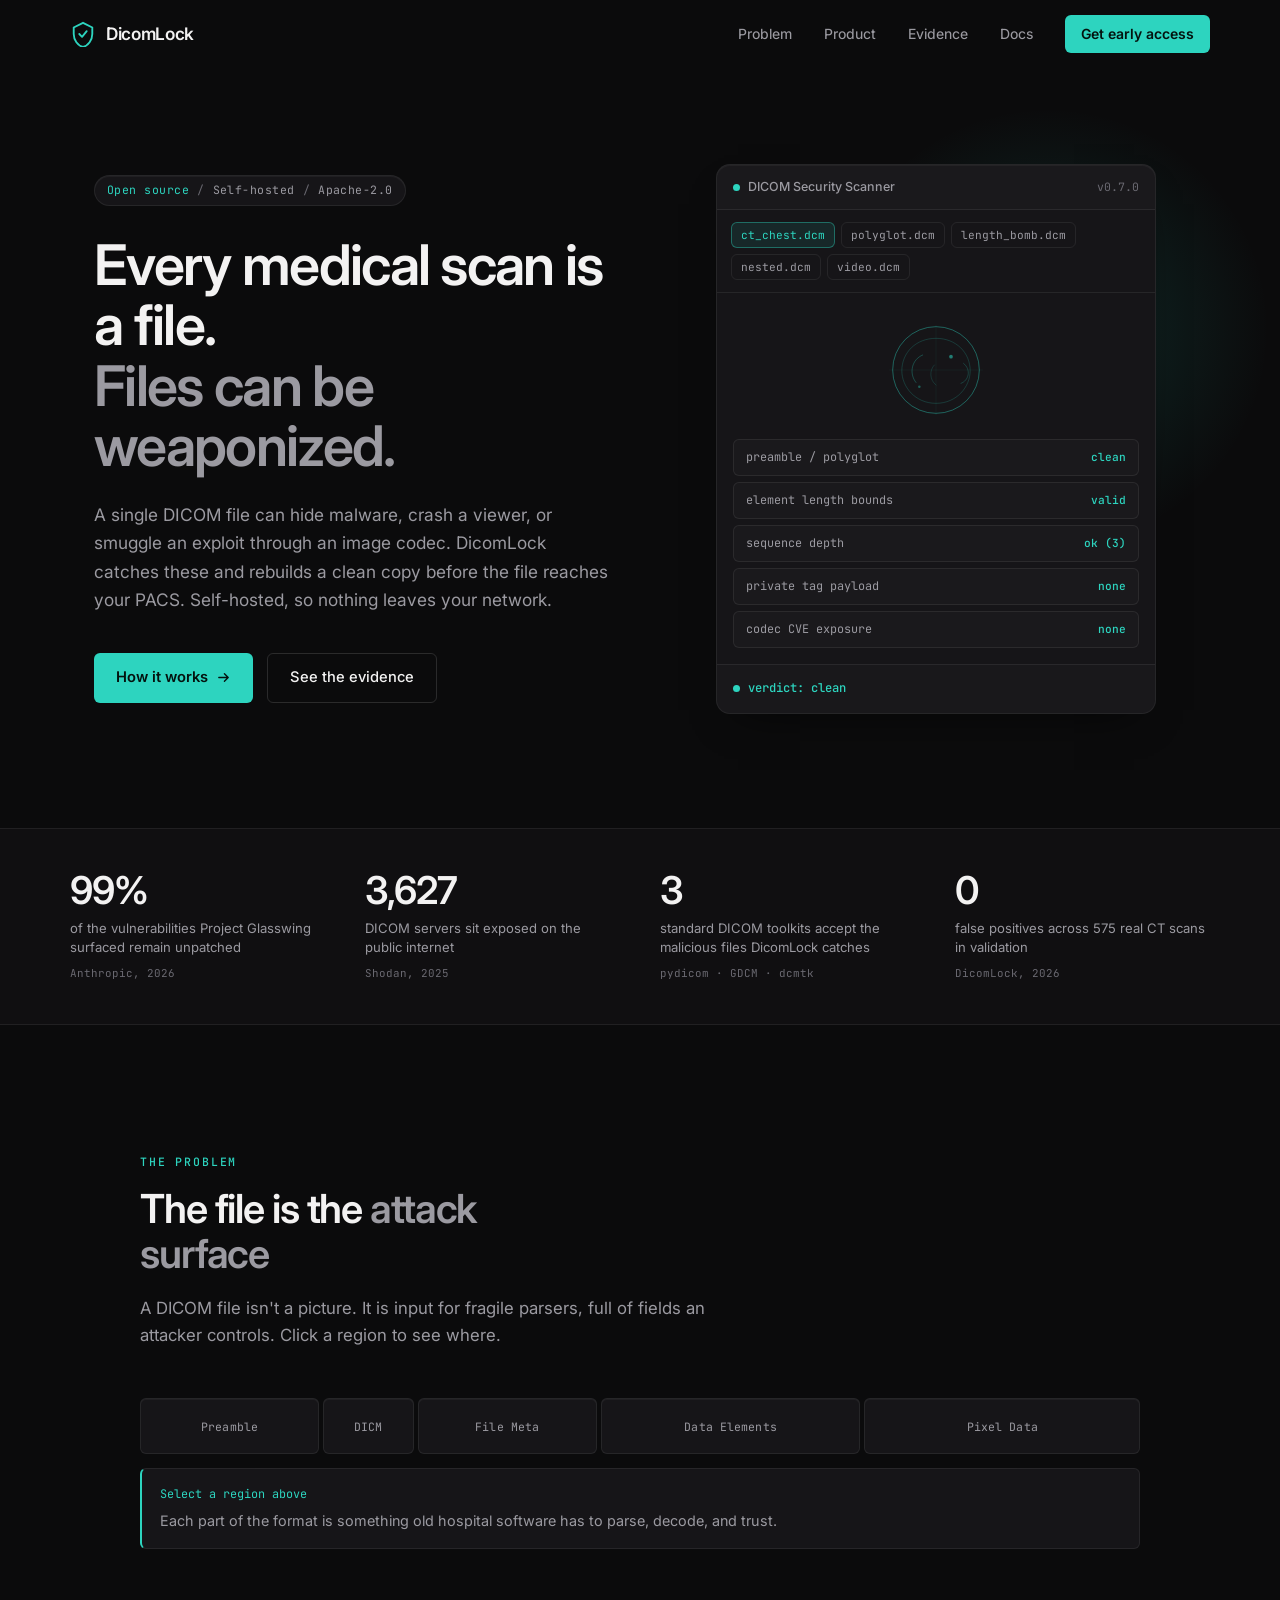
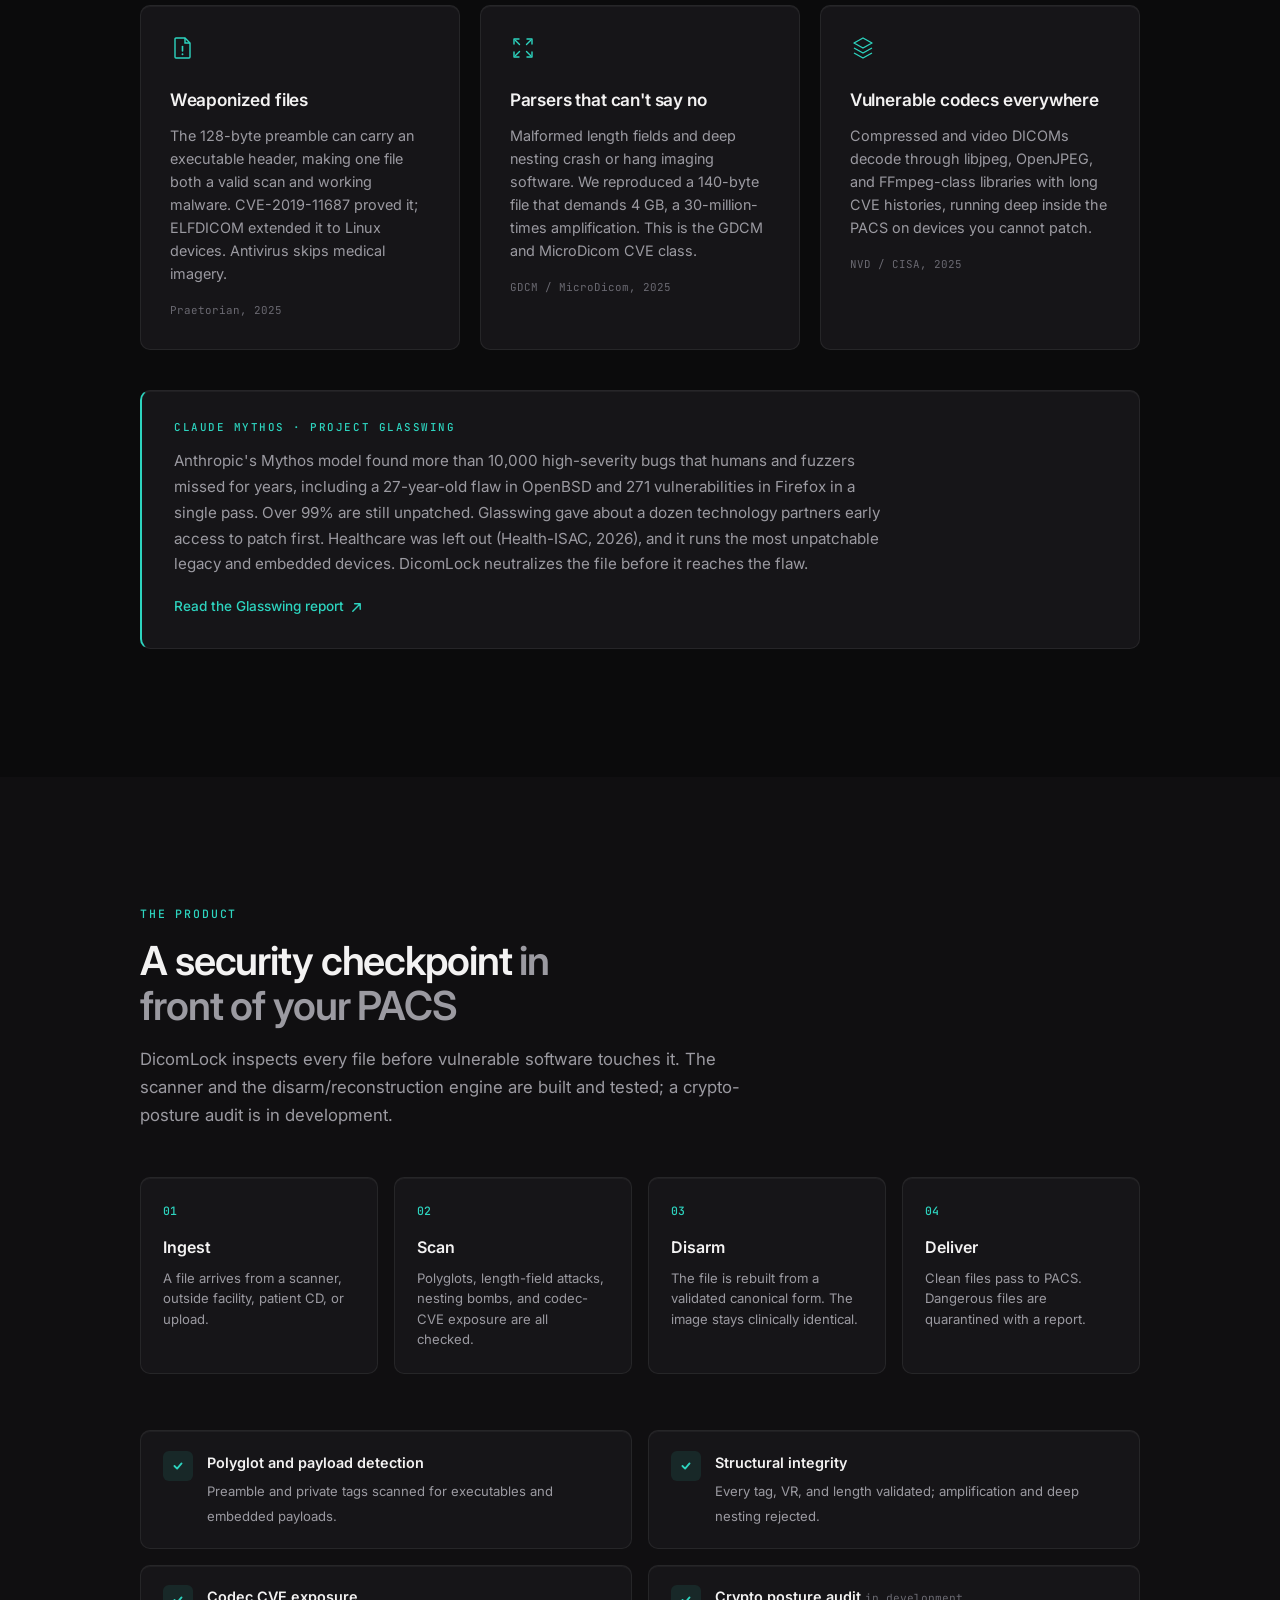
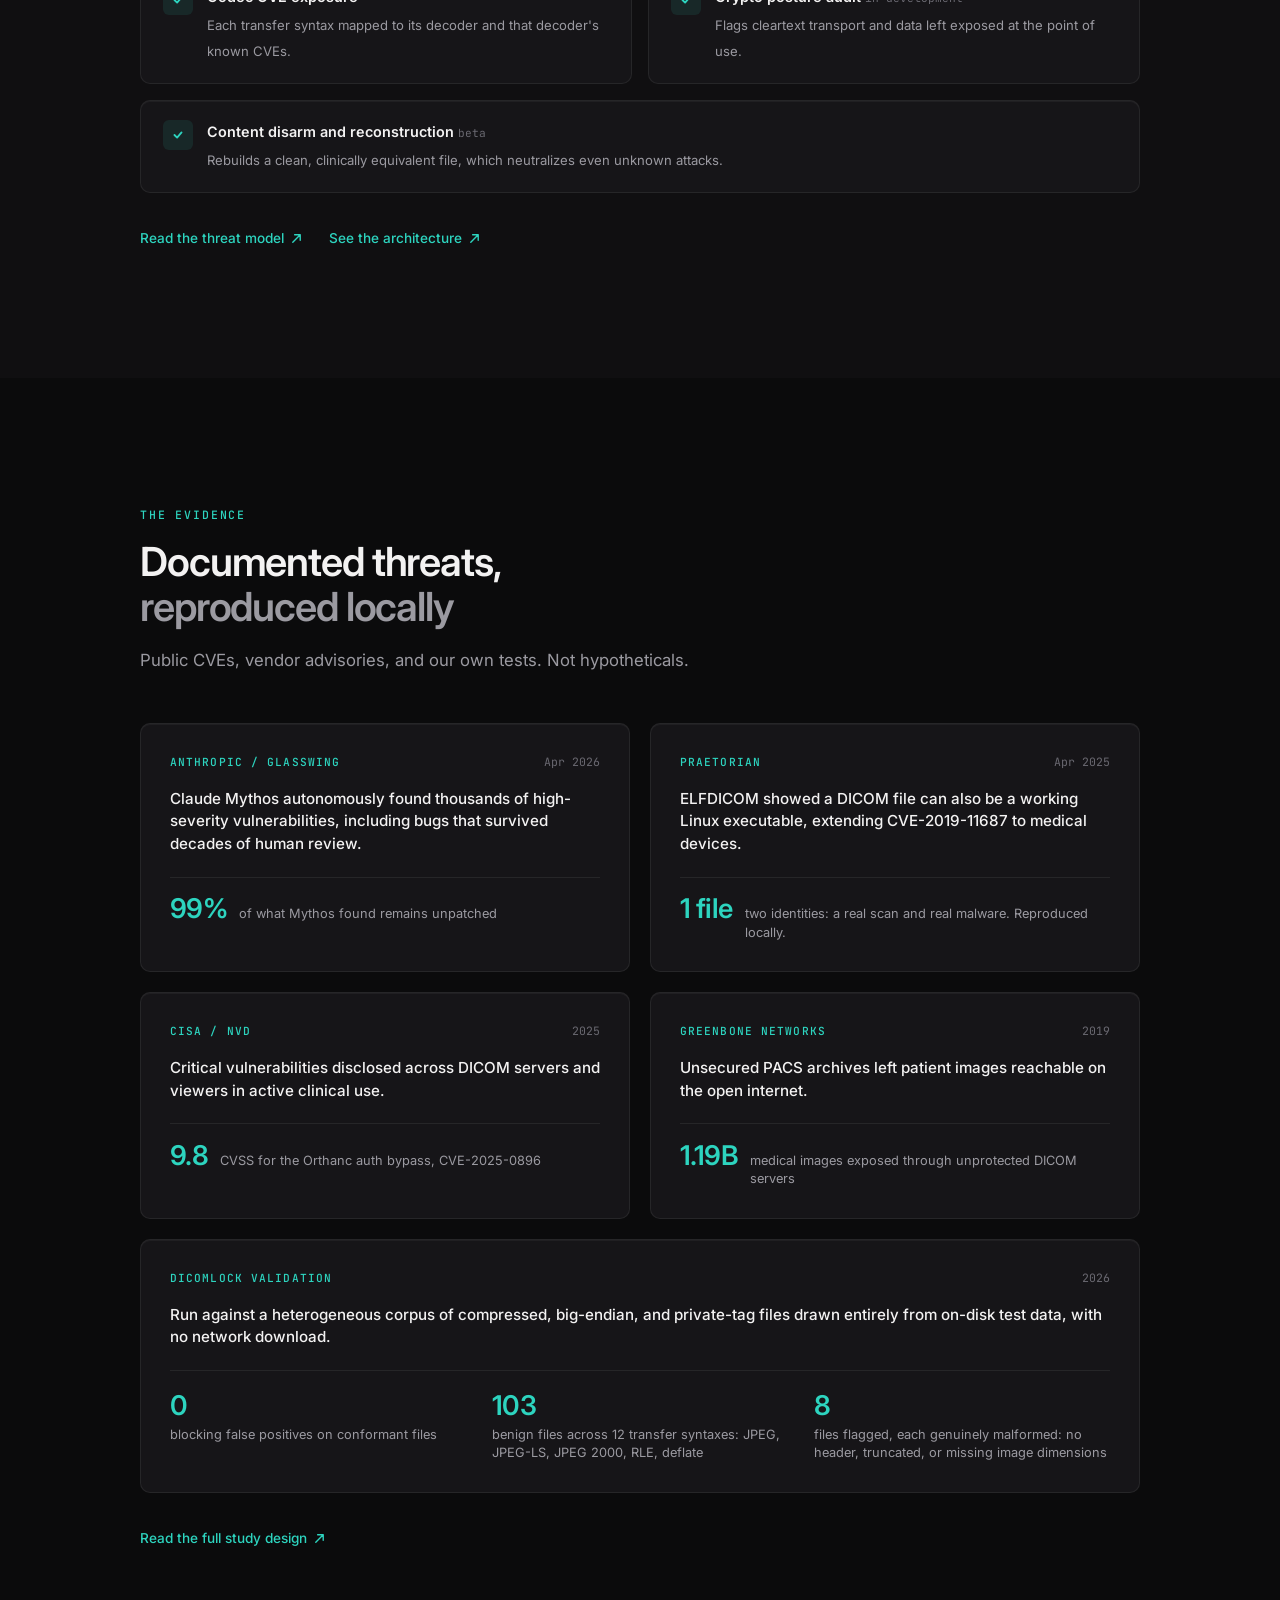
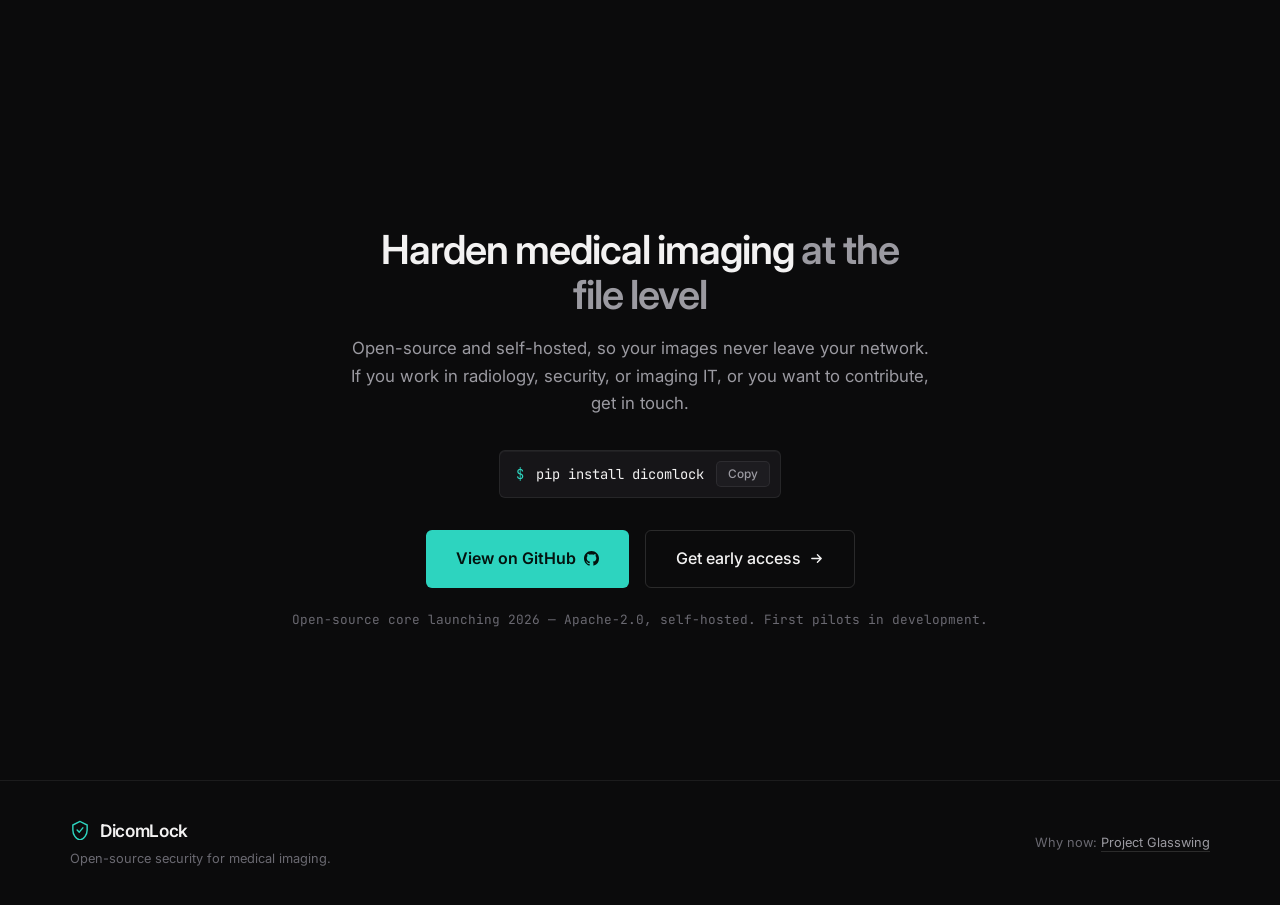
==== index.html @ 3bd73976 "Initial commit: DicomLock marketing site Co-Authored-By: Claude Opus 4.7 <noreply@anthropic.com>" ====
<!DOCTYPE html>
<html lang="en">
<head>
  <meta charset="UTF-8" />
  <meta name="viewport" content="width=device-width, initial-scale=1.0" />
  <title>DicomLock: Open-Source Security for Medical Imaging</title>
  <meta name="description" content="DicomLock scans DICOM medical image files for polyglot malware, parser exploits, and vulnerable codec attacks, then rebuilds a clean copy before they reach your PACS. Open-source and self-hosted." />
  <link rel="icon" href="favicon.svg" type="image/svg+xml" />
  <meta name="theme-color" content="#0b0b0c" />
  <link rel="canonical" href="https://dicomlock.com/" />
  <!-- Open Graph / social cards -->
  <meta property="og:type" content="website" />
  <meta property="og:site_name" content="DicomLock" />
  <meta property="og:title" content="DicomLock — Open-Source Security for Medical Imaging" />
  <meta property="og:description" content="Scan DICOM files for polyglot malware, parser exploits, and vulnerable codecs, then rebuild a clean copy before they reach your PACS. Open-source, self-hosted, Apache-2.0." />
  <meta property="og:url" content="https://dicomlock.com/" />
  <meta property="og:image" content="https://dicomlock.com/og-image.png" />
  <meta property="og:image:width" content="1200" />
  <meta property="og:image:height" content="630" />
  <meta property="og:image:alt" content="DicomLock — medical scans are files, and files can be weaponized." />
  <meta name="twitter:card" content="summary_large_image" />
  <meta name="twitter:title" content="DicomLock — Open-Source Security for Medical Imaging" />
  <meta name="twitter:description" content="Scan and disarm weaponized DICOM files before they reach your PACS. Open-source, self-hosted, Apache-2.0." />
  <meta name="twitter:image" content="https://dicomlock.com/og-image.png" />
  <link rel="preconnect" href="https://fonts.googleapis.com" />
  <link rel="preconnect" href="https://fonts.gstatic.com" crossorigin />
  <link href="https://fonts.googleapis.com/css2?family=Inter:wght@400;450;500;600;700&family=JetBrains+Mono:wght@400;500&display=swap" rel="stylesheet" />
  <link rel="stylesheet" href="style.css" />
</head>
<body>
  <!-- Navbar -->
  <nav class="navbar" id="navbar">
    <div class="nav-inner">
      <a href="#" class="logo">
        <div class="logo-icon">
          <svg width="26" height="26" viewBox="0 0 28 28" fill="none">
            <path d="M14 2L4 7v7c0 6.5 4.3 12.6 10 14 5.7-1.4 10-7.5 10-14V7L14 2z" stroke="#2dd4bf" stroke-width="2" fill="none"/>
            <path d="M10 14l3 3 5-6" stroke="#2dd4bf" stroke-width="2" stroke-linecap="round" stroke-linejoin="round"/>
          </svg>
        </div>
        <span class="logo-text">DicomLock</span>
      </a>
      <div class="nav-links" id="navLinks">
        <a href="#problem">Problem</a>
        <a href="#product">Product</a>
        <a href="#evidence">Evidence</a>
        <a href="https://github.com/vthakore23/dicomlock" target="_blank" rel="noopener">Docs</a>
        <a href="#contact" class="nav-cta">Get early access</a>
      </div>
      <button class="nav-toggle" id="navToggle" type="button" aria-label="Toggle menu" aria-expanded="false" aria-controls="navLinks">
        <svg class="icon-open" width="20" height="20" viewBox="0 0 20 20" fill="none"><path d="M3 6h14M3 10h14M3 14h14" stroke="currentColor" stroke-width="1.6" stroke-linecap="round"/></svg>
        <svg class="icon-close" width="20" height="20" viewBox="0 0 20 20" fill="none"><path d="M5 5l10 10M15 5L5 15" stroke="currentColor" stroke-width="1.6" stroke-linecap="round"/></svg>
      </button>
    </div>
  </nav>

  <!-- Hero -->
  <section class="hero">
    <div class="hero-glow" aria-hidden="true"></div>
    <div class="hero-content">
      <div class="eyebrow">
        <span class="accent">Open source</span>
        <span class="sep">/</span> Self-hosted
        <span class="sep">/</span> Apache-2.0
      </div>
      <h1>
        Every medical scan is a file.<br/>
        <span class="dim">Files can be weaponized.</span>
      </h1>
      <p class="hero-sub">
        A single DICOM file can hide malware, crash a viewer, or smuggle an exploit through an
        image codec. DicomLock catches these and rebuilds a clean copy before the file reaches
        your PACS. Self-hosted, so nothing leaves your network.
      </p>
      <div class="hero-actions">
        <a href="#product" class="btn-primary">
          How it works
          <svg width="15" height="15" viewBox="0 0 16 16" fill="none"><path d="M3 8h10m-4-4l4 4-4 4" stroke="currentColor" stroke-width="1.5" stroke-linecap="round" stroke-linejoin="round"/></svg>
        </a>
        <a href="#evidence" class="btn-secondary">See the evidence</a>
      </div>
    </div>

    <div class="hero-visual">
      <!-- Interactive scanner -->
      <div class="scanner" id="scanner">
        <div class="scanner-bar">
          <span class="scanner-title"><span class="scanner-dot"></span> DICOM Security Scanner</span>
          <span class="scanner-ver">v0.7.0</span>
        </div>
        <div class="scanner-files" id="scannerFiles">
          <button class="file-chip is-active" data-sample="clean" type="button">ct_chest.dcm</button>
          <button class="file-chip" data-sample="polyglot" type="button">polyglot.dcm</button>
          <button class="file-chip" data-sample="bomb" type="button">length_bomb.dcm</button>
          <button class="file-chip" data-sample="nested" type="button">nested.dcm</button>
          <button class="file-chip" data-sample="video" type="button">video.dcm</button>
        </div>
        <div class="scanner-stage" id="scanStage">
          <div class="scan-image">
            <svg viewBox="0 0 240 132" fill="none" aria-hidden="true">
              <circle cx="120" cy="66" r="52" stroke="currentColor" stroke-width="1.1" opacity="0.45"/>
              <line x1="120" y1="12" x2="120" y2="120" stroke="currentColor" stroke-width="0.6" opacity="0.12"/>
              <line x1="64" y1="66" x2="176" y2="66" stroke="currentColor" stroke-width="0.6" opacity="0.12"/>
              <path d="M120 28c24 0 41 17 41 39 0 19-16 39-41 39s-41-20-41-39c0-22 17-39 41-39z" stroke="currentColor" stroke-width="0.9" opacity="0.26"/>
              <path d="M104 48c-13 5-17 22-8 33" stroke="currentColor" stroke-width="1" opacity="0.34" stroke-linecap="round"/>
              <path d="M150 82c9-3 13-16 3-24" stroke="currentColor" stroke-width="1" opacity="0.28" stroke-linecap="round"/>
              <path d="M118 60c-6 6-6 18 2 24" stroke="currentColor" stroke-width="0.9" opacity="0.22" stroke-linecap="round"/>
              <circle cx="138" cy="50" r="2.2" fill="currentColor" opacity="0.55"/>
              <circle cx="100" cy="86" r="1.5" fill="currentColor" opacity="0.4"/>
            </svg>
            <div class="scan-line" id="scanLine"></div>
          </div>
          <div class="scanner-results" id="scannerResults"></div>
        </div>
        <div class="scanner-foot">
          <div class="verdict" id="verdict"></div>
          <button class="disarm-btn" id="disarmBtn" type="button" hidden>
            Disarm and rebuild
            <svg width="13" height="13" viewBox="0 0 14 14" fill="none"><path d="M7 1v12M1 7h12" stroke="currentColor" stroke-width="1.5" stroke-linecap="round"/></svg>
          </button>
        </div>
      </div>
    </div>
  </section>

  <!-- Stats Bar -->
  <section class="stats-bar">
    <div class="stats-inner">
      <div class="stat">
        <span class="stat-number">99%</span>
        <span class="stat-label">of the vulnerabilities Project Glasswing surfaced remain unpatched</span>
        <span class="stat-source">Anthropic, 2026</span>
      </div>
      <div class="stat">
        <span class="stat-number">3,627</span>
        <span class="stat-label">DICOM servers sit exposed on the public internet</span>
        <span class="stat-source">Shodan, 2025</span>
      </div>
      <div class="stat">
        <span class="stat-number">3</span>
        <span class="stat-label">standard DICOM toolkits accept the malicious files DicomLock catches</span>
        <span class="stat-source">pydicom · GDCM · dcmtk</span>
      </div>
      <div class="stat">
        <span class="stat-number">0</span>
        <span class="stat-label">false positives across 575 real CT scans in validation</span>
        <span class="stat-source">DicomLock, 2026</span>
      </div>
    </div>
  </section>

  <!-- Problem Section -->
  <section class="section" id="problem">
    <div class="section-inner">
      <div class="section-label">The Problem</div>
      <h2>The file is the <span class="dim">attack surface</span></h2>
      <p class="section-sub">A DICOM file isn't a picture. It is input for fragile parsers, full of fields an attacker controls. Click a region to see where.</p>

      <!-- Interactive byte-map -->
      <div class="anatomy">
        <div class="anatomy-bar" id="anatomyBar" role="tablist" aria-label="DICOM file layout">
          <button class="seg" id="seg-preamble" data-info="preamble" role="tab" aria-selected="false" aria-controls="anatomyCaption" tabindex="0" type="button" style="flex:1.1">Preamble</button>
          <button class="seg" id="seg-dicm" data-info="dicm" role="tab" aria-selected="false" aria-controls="anatomyCaption" tabindex="-1" type="button" style="flex:0.55">DICM</button>
          <button class="seg" id="seg-meta" data-info="meta" role="tab" aria-selected="false" aria-controls="anatomyCaption" tabindex="-1" type="button" style="flex:1.1">File Meta</button>
          <button class="seg" id="seg-elements" data-info="elements" role="tab" aria-selected="false" aria-controls="anatomyCaption" tabindex="-1" type="button" style="flex:1.6">Data Elements</button>
          <button class="seg" id="seg-pixel" data-info="pixel" role="tab" aria-selected="false" aria-controls="anatomyCaption" tabindex="-1" type="button" style="flex:1.7">Pixel Data</button>
        </div>
        <div class="anatomy-caption" id="anatomyCaption" role="tabpanel" tabindex="0" aria-live="polite">
          <span class="ac-title">Select a region above</span>
          <span class="ac-text">Each part of the format is something old hospital software has to parse, decode, and trust.</span>
        </div>
      </div>

      <div class="threat-grid">
        <div class="threat-card">
          <div class="threat-icon">
            <svg width="26" height="26" viewBox="0 0 26 26" fill="none">
              <path d="M6 3h9l5 5v14a1 1 0 0 1-1 1H6a1 1 0 0 1-1-1V4a1 1 0 0 1 1-1z" stroke="currentColor" stroke-width="1.4"/>
              <path d="M15 3v5h5" stroke="currentColor" stroke-width="1.4"/>
              <path d="M12.5 11.5v4.5" stroke="currentColor" stroke-width="1.6" stroke-linecap="round"/>
              <circle cx="12.5" cy="19.3" r="0.95" fill="currentColor"/>
            </svg>
          </div>
          <h3>Weaponized files</h3>
          <p>The 128-byte preamble can carry an executable header, making one file both a valid scan and working malware. CVE-2019-11687 proved it; ELFDICOM extended it to Linux devices. Antivirus skips medical imagery.</p>
          <div class="threat-source">Praetorian, 2025</div>
        </div>

        <div class="threat-card">
          <div class="threat-icon">
            <svg width="26" height="26" viewBox="0 0 26 26" fill="none">
              <path d="M4 9V4h5M22 9V4h-5M4 17v5h5M22 17v5h-5" stroke="currentColor" stroke-width="1.4" stroke-linecap="round" stroke-linejoin="round"/>
              <path d="M9.5 9.5l-4-4M16.5 9.5l4-4M9.5 16.5l-4 4M16.5 16.5l4 4" stroke="currentColor" stroke-width="1.4" stroke-linecap="round"/>
            </svg>
          </div>
          <h3>Parsers that can't say no</h3>
          <p>Malformed length fields and deep nesting crash or hang imaging software. We reproduced a 140-byte file that demands 4&nbsp;GB, a 30-million-times amplification. This is the GDCM and MicroDicom CVE class.</p>
          <div class="threat-source">GDCM / MicroDicom, 2025</div>
        </div>

        <div class="threat-card">
          <div class="threat-icon">
            <svg width="26" height="26" viewBox="0 0 26 26" fill="none">
              <path d="M13 3l9 5-9 5-9-5 9-5z" stroke="currentColor" stroke-width="1.4" stroke-linejoin="round"/>
              <path d="M4 13l9 5 9-5" stroke="currentColor" stroke-width="1.4" stroke-linejoin="round"/>
              <path d="M4 18l9 5 9-5" stroke="currentColor" stroke-width="1.4" stroke-linejoin="round"/>
            </svg>
          </div>
          <h3>Vulnerable codecs everywhere</h3>
          <p>Compressed and video DICOMs decode through libjpeg, OpenJPEG, and FFmpeg-class libraries with long CVE histories, running deep inside the PACS on devices you cannot patch.</p>
          <div class="threat-source">NVD / CISA, 2025</div>
        </div>
      </div>

      <div class="callout">
        <div class="callout-content">
          <div class="callout-badge">Claude Mythos · Project Glasswing</div>
          <p>Anthropic's Mythos model found more than 10,000 high-severity bugs that humans and fuzzers missed for years, including a 27-year-old flaw in OpenBSD and 271 vulnerabilities in Firefox in a single pass. Over 99% are still unpatched. Glasswing gave about a dozen technology partners early access to patch first. Healthcare was left out (Health-ISAC, 2026), and it runs the most unpatchable legacy and embedded devices. DicomLock neutralizes the file before it reaches the flaw.</p>
          <a href="https://www.anthropic.com/glasswing" target="_blank" rel="noopener" class="callout-link">
            Read the Glasswing report
            <svg width="13" height="13" viewBox="0 0 14 14" fill="none"><path d="M3 11L11 3M11 3H5M11 3v6" stroke="currentColor" stroke-width="1.5" stroke-linecap="round" stroke-linejoin="round"/></svg>
          </a>
        </div>
      </div>
    </div>
  </section>

  <!-- Product Section -->
  <section class="section section-dark" id="product">
    <div class="section-inner">
      <div class="section-label">The Product</div>
      <h2>A security checkpoint <span class="dim">in front of your PACS</span></h2>
      <p class="section-sub">DicomLock inspects every file before vulnerable software touches it. The scanner and the disarm/reconstruction engine are built and tested; a crypto-posture audit is in development.</p>

      <div class="pipeline">
        <div class="pipeline-step">
          <div class="step-number">01</div>
          <h4>Ingest</h4>
          <p>A file arrives from a scanner, outside facility, patient CD, or upload.</p>
        </div>
        <div class="pipeline-step">
          <div class="step-number">02</div>
          <h4>Scan</h4>
          <p>Polyglots, length-field attacks, nesting bombs, and codec-CVE exposure are all checked.</p>
        </div>
        <div class="pipeline-step">
          <div class="step-number">03</div>
          <h4>Disarm</h4>
          <p>The file is rebuilt from a validated canonical form. The image stays clinically identical.</p>
        </div>
        <div class="pipeline-step">
          <div class="step-number">04</div>
          <h4>Deliver</h4>
          <p>Clean files pass to PACS. Dangerous files are quarantined with a report.</p>
        </div>
      </div>

      <div class="checks-grid">
        <div class="check-item">
          <div class="check-icon">
            <svg width="16" height="16" viewBox="0 0 18 18" fill="none"><path d="M5 9l3 3 5-6" stroke="currentColor" stroke-width="2" stroke-linecap="round" stroke-linejoin="round"/></svg>
          </div>
          <div>
            <strong>Polyglot and payload detection</strong>
            <span>Preamble and private tags scanned for executables and embedded payloads.</span>
          </div>
        </div>
        <div class="check-item">
          <div class="check-icon">
            <svg width="16" height="16" viewBox="0 0 18 18" fill="none"><path d="M5 9l3 3 5-6" stroke="currentColor" stroke-width="2" stroke-linecap="round" stroke-linejoin="round"/></svg>
          </div>
          <div>
            <strong>Structural integrity</strong>
            <span>Every tag, VR, and length validated; amplification and deep nesting rejected.</span>
          </div>
        </div>
        <div class="check-item">
          <div class="check-icon">
            <svg width="16" height="16" viewBox="0 0 18 18" fill="none"><path d="M5 9l3 3 5-6" stroke="currentColor" stroke-width="2" stroke-linecap="round" stroke-linejoin="round"/></svg>
          </div>
          <div>
            <strong>Codec CVE exposure</strong>
            <span>Each transfer syntax mapped to its decoder and that decoder's known CVEs.</span>
          </div>
        </div>
        <div class="check-item">
          <div class="check-icon">
            <svg width="16" height="16" viewBox="0 0 18 18" fill="none"><path d="M5 9l3 3 5-6" stroke="currentColor" stroke-width="2" stroke-linecap="round" stroke-linejoin="round"/></svg>
          </div>
          <div>
            <strong>Crypto posture audit <span class="tag">in development</span></strong>
            <span>Flags cleartext transport and data left exposed at the point of use.</span>
          </div>
        </div>
        <div class="check-item check-wide">
          <div class="check-icon">
            <svg width="16" height="16" viewBox="0 0 18 18" fill="none"><path d="M5 9l3 3 5-6" stroke="currentColor" stroke-width="2" stroke-linecap="round" stroke-linejoin="round"/></svg>
          </div>
          <div>
            <strong>Content disarm and reconstruction <span class="tag">beta</span></strong>
            <span>Rebuilds a clean, clinically equivalent file, which neutralizes even unknown attacks.</span>
          </div>
        </div>
      </div>

      <div class="section-links">
        <a href="https://github.com/vthakore23/dicomlock/blob/main/THREAT_MODEL.md" target="_blank" rel="noopener" class="callout-link">
          Read the threat model
          <svg width="13" height="13" viewBox="0 0 14 14" fill="none"><path d="M3 11L11 3M11 3H5M11 3v6" stroke="currentColor" stroke-width="1.5" stroke-linecap="round" stroke-linejoin="round"/></svg>
        </a>
        <a href="https://github.com/vthakore23/dicomlock/blob/main/ARCHITECTURE.md" target="_blank" rel="noopener" class="callout-link">
          See the architecture
          <svg width="13" height="13" viewBox="0 0 14 14" fill="none"><path d="M3 11L11 3M11 3H5M11 3v6" stroke="currentColor" stroke-width="1.5" stroke-linecap="round" stroke-linejoin="round"/></svg>
        </a>
      </div>
    </div>
  </section>

  <!-- Evidence Section -->
  <section class="section" id="evidence">
    <div class="section-inner">
      <div class="section-label">The Evidence</div>
      <h2>Documented threats, <span class="dim">reproduced locally</span></h2>
      <p class="section-sub">Public CVEs, vendor advisories, and our own tests. Not hypotheticals.</p>

      <div class="evidence-grid">
        <div class="evidence-card">
          <div class="evidence-head">
            <span class="evidence-journal">Anthropic / Glasswing</span>
            <span class="evidence-date">Apr 2026</span>
          </div>
          <h4>Claude Mythos autonomously found thousands of high-severity vulnerabilities, including bugs that survived decades of human review.</h4>
          <div class="evidence-finding">
            <span class="finding-number">99%</span>
            <span class="finding-text">of what Mythos found remains unpatched</span>
          </div>
        </div>

        <div class="evidence-card">
          <div class="evidence-head">
            <span class="evidence-journal">Praetorian</span>
            <span class="evidence-date">Apr 2025</span>
          </div>
          <h4>ELFDICOM showed a DICOM file can also be a working Linux executable, extending CVE-2019-11687 to medical devices.</h4>
          <div class="evidence-finding">
            <span class="finding-number">1 file</span>
            <span class="finding-text">two identities: a real scan and real malware. Reproduced locally.</span>
          </div>
        </div>

        <div class="evidence-card">
          <div class="evidence-head">
            <span class="evidence-journal">CISA / NVD</span>
            <span class="evidence-date">2025</span>
          </div>
          <h4>Critical vulnerabilities disclosed across DICOM servers and viewers in active clinical use.</h4>
          <div class="evidence-finding">
            <span class="finding-number">9.8</span>
            <span class="finding-text">CVSS for the Orthanc auth bypass, CVE-2025-0896</span>
          </div>
        </div>

        <div class="evidence-card">
          <div class="evidence-head">
            <span class="evidence-journal">Greenbone Networks</span>
            <span class="evidence-date">2019</span>
          </div>
          <h4>Unsecured PACS archives left patient images reachable on the open internet.</h4>
          <div class="evidence-finding">
            <span class="finding-number">1.19B</span>
            <span class="finding-text">medical images exposed through unprotected DICOM servers</span>
          </div>
        </div>

        <div class="evidence-card evidence-wide">
          <div class="evidence-head">
            <span class="evidence-journal">DicomLock validation</span>
            <span class="evidence-date">2026</span>
          </div>
          <h4>Run against a heterogeneous corpus of compressed, big-endian, and private-tag files drawn entirely from on-disk test data, with no network download.</h4>
          <div class="validation-metrics">
            <div class="vm">
              <span class="vm-num">0</span>
              <span class="vm-text">blocking false positives on conformant files</span>
            </div>
            <div class="vm">
              <span class="vm-num">103</span>
              <span class="vm-text">benign files across 12 transfer syntaxes: JPEG, JPEG-LS, JPEG 2000, RLE, deflate</span>
            </div>
            <div class="vm">
              <span class="vm-num">8</span>
              <span class="vm-text">files flagged, each genuinely malformed: no header, truncated, or missing image dimensions</span>
            </div>
          </div>
        </div>
      </div>

      <div class="section-links">
        <a href="https://github.com/vthakore23/dicomlock/blob/main/STUDY_DESIGN.md" target="_blank" rel="noopener" class="callout-link">
          Read the full study design
          <svg width="13" height="13" viewBox="0 0 14 14" fill="none"><path d="M3 11L11 3M11 3H5M11 3v6" stroke="currentColor" stroke-width="1.5" stroke-linecap="round" stroke-linejoin="round"/></svg>
        </a>
      </div>
    </div>
  </section>

  <!-- CTA Section -->
  <section class="section section-cta" id="contact">
    <div class="section-inner">
      <h2>Harden medical imaging <span class="dim">at the file level</span></h2>
      <p class="section-sub">Open-source and self-hosted, so your images never leave your network. If you work in radiology, security, or imaging IT, or you want to contribute, get in touch.</p>

      <div class="install" id="install" data-copy="pip install dicomlock">
        <span class="install-prompt">$</span>
        <code class="install-cmd">pip install dicomlock</code>
        <button class="copy-btn" id="copyBtn" type="button" aria-label="Copy install command">Copy</button>
      </div>

      <div class="cta-actions">
        <a href="https://github.com/vthakore23/dicomlock" target="_blank" rel="noopener" class="btn-primary btn-large">
          View on GitHub
          <svg width="15" height="15" viewBox="0 0 16 16" fill="currentColor"><path d="M8 0C3.58 0 0 3.58 0 8c0 3.54 2.29 6.53 5.47 7.59.4.07.55-.17.55-.38 0-.19-.01-.82-.01-1.49-2.01.37-2.53-.49-2.69-.94-.09-.23-.48-.94-.82-1.13-.28-.15-.68-.52-.01-.53.63-.01 1.08.58 1.23.82.72 1.21 1.87.87 2.33.66.07-.52.28-.87.51-1.07-1.78-.2-3.64-.89-3.64-3.95 0-.87.31-1.59.82-2.15-.08-.2-.36-1.02.08-2.12 0 0 .67-.21 2.2.82.64-.18 1.32-.27 2-.27.68 0 1.36.09 2 .27 1.53-1.04 2.2-.82 2.2-.82.44 1.1.16 1.92.08 2.12.51.56.82 1.27.82 2.15 0 3.07-1.87 3.75-3.65 3.95.29.25.54.73.54 1.48 0 1.07-.01 1.93-.01 2.2 0 .21.15.46.55.38A8.013 8.013 0 0016 8c0-4.42-3.58-8-8-8z"/></svg>
        </a>
        <a href="mailto:hello@dicomlock.com" class="btn-secondary btn-large">
          Get early access
          <svg width="15" height="15" viewBox="0 0 16 16" fill="none"><path d="M3 8h10m-4-4l4 4-4 4" stroke="currentColor" stroke-width="1.5" stroke-linecap="round" stroke-linejoin="round"/></svg>
        </a>
      </div>
      <p class="cta-note">Open-source core launching 2026 — Apache-2.0, self-hosted. First pilots in development.</p>
    </div>
  </section>

  <!-- Footer -->
  <footer class="footer">
    <div class="footer-inner">
      <div class="footer-left">
        <a href="#" class="logo">
          <div class="logo-icon">
            <svg width="20" height="20" viewBox="0 0 28 28" fill="none">
              <path d="M14 2L4 7v7c0 6.5 4.3 12.6 10 14 5.7-1.4 10-7.5 10-14V7L14 2z" stroke="#2dd4bf" stroke-width="2" fill="none"/>
              <path d="M10 14l3 3 5-6" stroke="#2dd4bf" stroke-width="2" stroke-linecap="round" stroke-linejoin="round"/>
            </svg>
          </div>
          <span class="logo-text">DicomLock</span>
        </a>
        <p class="footer-tagline">Open-source security for medical imaging.</p>
      </div>
      <div class="footer-right">
        <p>Why now: <a href="https://www.anthropic.com/glasswing" target="_blank" rel="noopener">Project Glasswing</a></p>
      </div>
    </div>
  </footer>

  <script src="script.js"></script>
</body>
</html>
---- style.css ----
/* ============================================
   DicomLock - Design System
   ============================================ */

:root {
  /* Backgrounds: tiered, faintly warm near-black */
  --bg-base: #0b0b0c;
  --bg-subtle: #100f11;
  --bg-surface: #161518;
  --bg-elevated: #1d1c20;

  /* Lines */
  --border: rgba(255, 255, 255, 0.07);
  --border-strong: rgba(255, 255, 255, 0.13);
  --hairline: rgba(255, 255, 255, 0.045);

  /* Text */
  --text: #f3f2f2;
  --text-muted: #9b9aa1;
  --text-faint: #6a6971;

  /* One accent: teal-green. Also means "clean / safe / pass". */
  --accent: #2dd4bf;
  --accent-bright: #5eead4;
  --accent-deep: #14b8a6;
  --accent-contrast: #04130f;
  --accent-dim: rgba(45, 212, 191, 0.10);
  --accent-glow: rgba(45, 212, 191, 0.16);
  --focus: rgba(45, 212, 191, 0.42);

  /* Alert */
  --red: #f4727d;
  --red-dim: rgba(244, 114, 125, 0.12);
  --amber: #f0bb55;

  --font: 'Inter', -apple-system, BlinkMacSystemFont, 'Segoe UI', sans-serif;
  --mono: 'JetBrains Mono', ui-monospace, 'SF Mono', monospace;

  --maxw: 1140px;
  --radius-sm: 6px;
  --radius: 10px;
  --radius-lg: 14px;

  --shadow-card: inset 0 1px 0 var(--hairline);
  --shadow-lift: 0 18px 40px -22px rgba(0, 0, 0, 0.7), inset 0 1px 0 var(--hairline);

  --section-y: clamp(80px, 10vw, 130px);
}

*, *::before, *::after {
  margin: 0;
  padding: 0;
  box-sizing: border-box;
}

html {
  scroll-behavior: smooth;
  scroll-padding-top: 88px; /* keep anchored section headings clear of the fixed 69px navbar */
  font-size: 16px;
}

body {
  font-family: var(--font);
  background: var(--bg-base);
  color: var(--text);
  line-height: 1.6;
  overflow-x: hidden;
  -webkit-font-smoothing: antialiased;
  text-rendering: optimizeLegibility;
}

a { color: inherit; }

::selection {
  background: var(--accent-dim);
  color: var(--text);
}

:focus-visible {
  outline: 2px solid var(--focus);
  outline-offset: 2px;
  border-radius: 4px;
}

/* ============================================
   Navbar
   ============================================ */

.navbar {
  position: fixed;
  top: 0; left: 0; right: 0;
  z-index: 100;
  padding: 0 24px;
  transition: background 0.3s ease, border-color 0.3s ease;
  border-bottom: 1px solid transparent;
}

.navbar.scrolled {
  background: rgba(11, 11, 12, 0.78);
  backdrop-filter: blur(16px);
  -webkit-backdrop-filter: blur(16px);
  border-bottom: 1px solid var(--border);
}

.nav-inner {
  max-width: var(--maxw);
  margin: 0 auto;
  display: flex;
  align-items: center;
  justify-content: space-between;
  height: 68px;
  position: relative;
}

.logo {
  display: flex;
  align-items: center;
  gap: 10px;
  text-decoration: none;
  color: var(--text);
}

.logo-icon { display: flex; align-items: center; }

.logo-text {
  font-size: 1.08rem;
  font-weight: 600;
  letter-spacing: -0.02em;
}

.nav-links {
  display: flex;
  align-items: center;
  gap: 2rem;
}

.nav-links a {
  color: var(--text-muted);
  text-decoration: none;
  font-size: 0.875rem;
  font-weight: 450;
  transition: color 0.18s;
}

.nav-links a:hover { color: var(--text); }

.nav-cta {
  padding: 8px 16px !important;
  border-radius: var(--radius-sm);
  background: var(--accent);
  color: var(--accent-contrast) !important;
  font-weight: 600 !important;
  transition: background 0.18s !important;
}

.nav-cta:hover {
  background: var(--accent-bright);
  color: var(--accent-contrast) !important;
}

.nav-toggle {
  display: none;
  align-items: center;
  justify-content: center;
  width: 38px;
  height: 38px;
  background: transparent;
  border: 1px solid var(--border);
  border-radius: var(--radius-sm);
  color: var(--text);
  cursor: pointer;
  transition: border-color 0.18s, background 0.18s;
}

.nav-toggle:hover { border-color: var(--border-strong); background: var(--bg-surface); }
.nav-toggle svg { display: block; }
.nav-toggle .icon-close { display: none; }
.nav-toggle[aria-expanded="true"] .icon-open { display: none; }
.nav-toggle[aria-expanded="true"] .icon-close { display: block; }

/* ============================================
   Hero
   ============================================ */

.hero {
  min-height: 92vh;
  display: grid;
  grid-template-columns: 1.02fr 0.98fr;
  align-items: center;
  gap: 4.5rem;
  padding: 140px 24px 90px;
  max-width: var(--maxw);
  margin: 0 auto;
  position: relative;
}

.hero-glow {
  position: absolute;
  top: 12%;
  right: -6%;
  width: 460px;
  height: 460px;
  background: radial-gradient(circle, var(--accent-glow) 0%, transparent 68%);
  pointer-events: none;
  z-index: 0;
}

.hero-content { position: relative; z-index: 1; }

.eyebrow {
  display: inline-flex;
  align-items: center;
  gap: 8px;
  font-family: var(--mono);
  font-size: 0.72rem;
  letter-spacing: 0.04em;
  color: var(--text-muted);
  border: 1px solid var(--border);
  background: var(--bg-surface);
  padding: 5px 12px;
  border-radius: 100px;
  margin-bottom: 1.8rem;
  box-shadow: var(--shadow-card);
}

.eyebrow .sep { color: var(--text-faint); }
.eyebrow .accent { color: var(--accent); }

.hero h1 {
  font-size: clamp(2.4rem, 4.6vw, 3.5rem);
  font-weight: 600;
  line-height: 1.08;
  letter-spacing: -0.03em;
  margin-bottom: 1.5rem;
}

.hero h1 .dim { color: var(--text-muted); }

.hero-sub {
  font-size: 1.08rem;
  line-height: 1.65;
  color: var(--text-muted);
  max-width: 520px;
  margin-bottom: 2.4rem;
}

.hero-actions {
  display: flex;
  gap: 0.9rem;
  flex-wrap: wrap;
}

/* Buttons */

.btn-primary {
  display: inline-flex;
  align-items: center;
  gap: 8px;
  padding: 12px 22px;
  border-radius: var(--radius-sm);
  background: var(--accent);
  color: var(--accent-contrast);
  font-weight: 600;
  font-size: 0.92rem;
  text-decoration: none;
  transition: background 0.18s, transform 0.18s, box-shadow 0.18s;
  border: none;
  cursor: pointer;
}

.btn-primary:hover {
  background: var(--accent-bright);
  transform: translateY(-1px);
  box-shadow: 0 10px 28px -12px var(--accent-glow);
}

.btn-secondary {
  display: inline-flex;
  align-items: center;
  gap: 8px;
  padding: 12px 22px;
  border-radius: var(--radius-sm);
  background: transparent;
  color: var(--text);
  font-weight: 500;
  font-size: 0.92rem;
  text-decoration: none;
  border: 1px solid var(--border-strong);
  transition: background 0.18s, border-color 0.18s;
}

.btn-secondary:hover {
  background: var(--bg-surface);
  border-color: rgba(255, 255, 255, 0.22);
}

/* ============================================
   Hero Visual: Interactive Scanner
   ============================================ */

.hero-visual {
  position: relative;
  z-index: 1;
  display: flex;
  justify-content: center;
}

.scanner {
  width: 100%;
  max-width: 440px;
  background: var(--bg-surface);
  border: 1px solid var(--border);
  border-radius: var(--radius-lg);
  overflow: hidden;
  box-shadow: var(--shadow-lift);
}

.scanner-bar {
  display: flex;
  align-items: center;
  justify-content: space-between;
  padding: 12px 16px;
  border-bottom: 1px solid var(--border);
  background: rgba(255, 255, 255, 0.015);
}

.scanner-title {
  display: inline-flex;
  align-items: center;
  gap: 8px;
  font-size: 0.78rem;
  font-weight: 500;
  color: var(--text-muted);
}

.scanner-dot {
  width: 7px;
  height: 7px;
  border-radius: 50%;
  background: var(--accent);
  box-shadow: 0 0 0 0 var(--accent-glow);
}

.scanner.scanning .scanner-dot {
  animation: pulse-dot 1.1s infinite;
}

@keyframes pulse-dot {
  0%, 100% { box-shadow: 0 0 0 0 var(--accent-glow); }
  50% { box-shadow: 0 0 0 5px transparent; }
}

.scanner-ver {
  font-family: var(--mono);
  font-size: 0.72rem;
  color: var(--text-faint);
}

.scanner-files {
  display: flex;
  gap: 6px;
  padding: 12px 14px;
  border-bottom: 1px solid var(--border);
  flex-wrap: wrap;
}

.file-chip {
  font-family: var(--mono);
  font-size: 0.7rem;
  color: var(--text-muted);
  background: transparent;
  border: 1px solid var(--border);
  border-radius: var(--radius-sm);
  padding: 5px 9px;
  cursor: pointer;
  transition: border-color 0.15s, color 0.15s, background 0.15s;
}

.file-chip:hover { color: var(--text); border-color: var(--border-strong); }

.file-chip.is-active {
  color: var(--accent);
  border-color: rgba(45, 212, 191, 0.4);
  background: var(--accent-dim);
}

.scanner-stage { padding: 16px; }

.scan-image {
  position: relative;
  color: var(--accent);
  display: flex;
  justify-content: center;
  padding: 6px 0 14px;
  overflow: hidden;
}

.scan-image svg { width: 200px; height: auto; }

.scan-line {
  position: absolute;
  left: 8px; right: 8px;
  top: 0;
  height: 2px;
  background: linear-gradient(90deg, transparent, var(--accent), transparent);
  box-shadow: 0 0 14px 1px var(--accent-glow);
  opacity: 0;
}

.scanner.scanning .scan-line {
  animation: sweep 1.5s ease-in-out;
}

@keyframes sweep {
  0% { top: 0; opacity: 0; }
  10% { opacity: 1; }
  90% { opacity: 1; }
  100% { top: 100%; opacity: 0; }
}

.scanner-results {
  display: flex;
  flex-direction: column;
  gap: 6px;
  min-height: 168px;
}

.s-result {
  display: flex;
  align-items: center;
  justify-content: space-between;
  gap: 1rem;
  padding: 8px 12px;
  border-radius: var(--radius-sm);
  background: rgba(255, 255, 255, 0.02);
  border: 1px solid var(--border);
  opacity: 0;
  transform: translateX(-6px);
  transition: opacity 0.3s ease, transform 0.3s ease, border-color 0.3s ease;
}

.s-result.show { opacity: 1; transform: translateX(0); }

.s-result.is-fail { border-color: rgba(244, 114, 125, 0.32); }

.s-result.is-fixed { border-color: rgba(45, 212, 191, 0.32); }

.s-label {
  font-family: var(--mono);
  font-size: 0.74rem;
  color: var(--text-muted);
}

.s-status {
  font-family: var(--mono);
  font-size: 0.7rem;
  font-weight: 500;
  white-space: nowrap;
}

.s-status.pass { color: var(--accent); }
.s-status.fail { color: var(--red); }

.scanner-foot {
  display: flex;
  align-items: center;
  justify-content: space-between;
  gap: 12px;
  min-height: 30px;
  padding: 14px 16px;
  border-top: 1px solid var(--border);
  background: rgba(255, 255, 255, 0.012);
}

.verdict {
  font-family: var(--mono);
  font-size: 0.76rem;
  font-weight: 500;
  display: inline-flex;
  align-items: center;
  gap: 8px;
  opacity: 0;
  transition: opacity 0.3s ease;
}

.verdict.show { opacity: 1; }
.verdict.clean { color: var(--accent); }
.verdict.alert { color: var(--red); }

.verdict::before {
  content: "";
  width: 7px; height: 7px;
  border-radius: 50%;
  background: currentColor;
}

.disarm-btn {
  display: inline-flex;
  align-items: center;
  gap: 6px;
  font-size: 0.76rem;
  font-weight: 600;
  font-family: var(--font);
  color: var(--accent-contrast);
  background: var(--accent);
  border: none;
  border-radius: var(--radius-sm);
  padding: 7px 12px;
  cursor: pointer;
  transition: background 0.18s, opacity 0.18s;
}

.disarm-btn:hover { background: var(--accent-bright); }
.disarm-btn:disabled { opacity: 0.5; cursor: default; }
.disarm-btn[hidden] { display: none; }

/* ============================================
   Stats Bar
   ============================================ */

.stats-bar {
  border-top: 1px solid var(--border);
  border-bottom: 1px solid var(--border);
  background: var(--bg-subtle);
  padding: 2.6rem 24px;
}

.stats-inner {
  max-width: var(--maxw);
  margin: 0 auto;
  display: grid;
  grid-template-columns: repeat(4, 1fr);
  gap: 2.5rem;
}

.stat { display: flex; flex-direction: column; }

.stat-number {
  font-size: 2.4rem;
  font-weight: 600;
  letter-spacing: -0.03em;
  line-height: 1;
  color: var(--text);
}

.stat-label {
  font-size: 0.82rem;
  color: var(--text-muted);
  margin-top: 10px;
  line-height: 1.45;
}

.stat-source {
  font-size: 0.68rem;
  color: var(--text-faint);
  font-family: var(--mono);
  margin-top: 8px;
}

/* ============================================
   Sections
   ============================================ */

.section {
  padding: var(--section-y) 24px;
  position: relative;
}

.section-dark { background: var(--bg-subtle); }

.section-inner { max-width: 1000px; margin: 0 auto; }

.section-label {
  font-family: var(--mono);
  font-size: 0.72rem;
  font-weight: 500;
  color: var(--accent);
  text-transform: uppercase;
  letter-spacing: 0.16em;
  margin-bottom: 1rem;
}

.section h2 {
  font-size: clamp(1.9rem, 3.4vw, 2.5rem);
  font-weight: 600;
  letter-spacing: -0.028em;
  line-height: 1.12;
  margin-bottom: 1.1rem;
  max-width: 18ch;
}

.section h2 .dim { color: var(--text-muted); }

.section-sub {
  font-size: 1.05rem;
  color: var(--text-muted);
  line-height: 1.65;
  max-width: 620px;
  margin-bottom: 3rem;
}

/* Anatomy byte-map */

.anatomy { margin-bottom: 3.5rem; }

.anatomy-bar {
  display: flex;
  gap: 4px;
  height: 56px;
}

.seg {
  flex: 1;
  border: 1px solid var(--border);
  border-radius: var(--radius-sm);
  background: var(--bg-surface);
  color: var(--text-muted);
  font-family: var(--mono);
  font-size: 0.72rem;
  letter-spacing: 0.01em;
  cursor: pointer;
  transition: color 0.15s, border-color 0.15s, background 0.15s, transform 0.15s;
  box-shadow: var(--shadow-card);
}

.seg:hover {
  color: var(--text);
  border-color: var(--border-strong);
  transform: translateY(-2px);
}

.seg.is-active {
  color: var(--accent);
  border-color: rgba(45, 212, 191, 0.45);
  background: var(--accent-dim);
}

.anatomy-caption {
  margin-top: 14px;
  padding: 16px 18px;
  border: 1px solid var(--border);
  border-left: 2px solid var(--accent);
  border-radius: var(--radius-sm);
  background: var(--bg-surface);
  min-height: 78px;
}

.ac-title {
  display: block;
  font-family: var(--mono);
  font-size: 0.74rem;
  color: var(--accent);
  margin-bottom: 6px;
}

.ac-text {
  display: block;
  font-size: 0.9rem;
  color: var(--text-muted);
  line-height: 1.55;
  max-width: 72ch;
}

/* Threat Grid */

.threat-grid {
  display: grid;
  grid-template-columns: repeat(3, 1fr);
  gap: 1.25rem;
  margin-bottom: 2.5rem;
}

.threat-card {
  padding: 1.8rem;
  border-radius: var(--radius);
  background: var(--bg-surface);
  border: 1px solid var(--border);
  box-shadow: var(--shadow-card);
  transition: border-color 0.2s ease, transform 0.2s ease, box-shadow 0.2s ease;
}

.threat-card:hover {
  border-color: var(--border-strong);
  transform: translateY(-3px);
  box-shadow: var(--shadow-lift);
}

.threat-icon { color: var(--accent); margin-bottom: 1.1rem; }

.threat-card h3 {
  font-size: 1.08rem;
  font-weight: 600;
  margin-bottom: 0.6rem;
  letter-spacing: -0.01em;
}

.threat-card p {
  font-size: 0.9rem;
  color: var(--text-muted);
  line-height: 1.6;
}

.threat-source {
  font-family: var(--mono);
  font-size: 0.68rem;
  color: var(--text-faint);
  margin-top: 1.1rem;
}

/* Callout */

.callout {
  border-radius: var(--radius);
  background: var(--bg-surface);
  border: 1px solid var(--border);
  border-left: 2px solid var(--accent);
  box-shadow: var(--shadow-card);
  padding: 1.8rem 2rem;
  margin-top: 2rem;
}

.callout-badge {
  font-family: var(--mono);
  font-size: 0.68rem;
  font-weight: 500;
  color: var(--accent);
  text-transform: uppercase;
  letter-spacing: 0.14em;
  margin-bottom: 0.7rem;
}

.callout p {
  font-size: 0.95rem;
  color: var(--text-muted);
  line-height: 1.7;
  margin-bottom: 1rem;
  max-width: 72ch;
}

.callout-link {
  display: inline-flex;
  align-items: center;
  gap: 6px;
  color: var(--accent);
  text-decoration: none;
  font-size: 0.85rem;
  font-weight: 500;
  transition: gap 0.18s;
}

.callout-link:hover { gap: 10px; }

/* Doc links row */

.section-links {
  display: flex;
  flex-wrap: wrap;
  gap: 1.6rem;
  margin-top: 2.2rem;
}

/* Pipeline */

.pipeline {
  display: grid;
  grid-template-columns: repeat(4, 1fr);
  gap: 1rem;
  margin-bottom: 3.5rem;
}

.pipeline-step {
  padding: 1.5rem 1.4rem;
  border-radius: var(--radius);
  background: var(--bg-surface);
  border: 1px solid var(--border);
  box-shadow: var(--shadow-card);
}

.step-number {
  font-family: var(--mono);
  font-size: 0.72rem;
  font-weight: 500;
  color: var(--accent);
  margin-bottom: 0.9rem;
}

.pipeline-step h4 { font-size: 1rem; font-weight: 600; margin-bottom: 0.45rem; }

.pipeline-step p { font-size: 0.82rem; color: var(--text-muted); line-height: 1.55; }

/* Checks Grid */

.checks-grid {
  display: grid;
  grid-template-columns: repeat(2, 1fr);
  gap: 1rem;
}

.check-item {
  display: flex;
  align-items: flex-start;
  gap: 14px;
  padding: 1.2rem 1.4rem;
  border-radius: var(--radius);
  background: var(--bg-surface);
  border: 1px solid var(--border);
  box-shadow: var(--shadow-card);
  transition: border-color 0.2s;
}

.check-item:hover { border-color: var(--border-strong); }
.check-wide { grid-column: 1 / -1; }

.check-icon {
  width: 30px;
  height: 30px;
  border-radius: var(--radius-sm);
  display: flex;
  align-items: center;
  justify-content: center;
  flex-shrink: 0;
  color: var(--accent);
  background: var(--accent-dim);
}

.check-item strong { display: block; font-size: 0.9rem; font-weight: 600; margin-bottom: 4px; }
.check-item span { font-size: 0.82rem; color: var(--text-muted); line-height: 1.5; }

.check-item .tag {
  color: var(--text-faint);
  font-family: var(--mono);
  font-size: 0.7rem;
  font-style: normal;
  font-weight: 400;
}

/* Evidence Grid */

.evidence-grid {
  display: grid;
  grid-template-columns: repeat(2, 1fr);
  gap: 1.25rem;
}

.evidence-card {
  padding: 1.8rem;
  border-radius: var(--radius);
  background: var(--bg-surface);
  border: 1px solid var(--border);
  box-shadow: var(--shadow-card);
  transition: border-color 0.2s ease, transform 0.2s ease;
}

.evidence-card:hover { border-color: var(--border-strong); transform: translateY(-2px); }

.evidence-head {
  display: flex;
  align-items: baseline;
  justify-content: space-between;
  gap: 1rem;
  margin-bottom: 1rem;
}

.evidence-journal {
  font-family: var(--mono);
  font-size: 0.7rem;
  font-weight: 500;
  color: var(--accent);
  text-transform: uppercase;
  letter-spacing: 0.1em;
}

.evidence-date {
  font-size: 0.72rem;
  color: var(--text-faint);
  font-family: var(--mono);
  white-space: nowrap;
}

.evidence-card h4 {
  font-size: 0.95rem;
  font-weight: 500;
  line-height: 1.5;
  margin-bottom: 1.3rem;
  color: var(--text);
}

.evidence-finding {
  display: flex;
  align-items: baseline;
  gap: 12px;
  padding-top: 1.1rem;
  border-top: 1px solid var(--border);
}

.finding-number {
  font-size: 1.7rem;
  font-weight: 600;
  color: var(--accent);
  line-height: 1;
  letter-spacing: -0.02em;
  white-space: nowrap;
}

.finding-text { font-size: 0.8rem; color: var(--text-muted); line-height: 1.45; }

.evidence-wide { grid-column: 1 / -1; }

.validation-metrics {
  display: grid;
  grid-template-columns: repeat(3, 1fr);
  gap: 1.6rem;
  padding-top: 1.3rem;
  border-top: 1px solid var(--border);
}

.vm { display: flex; flex-direction: column; gap: 7px; }

.vm-num {
  font-size: 1.7rem;
  font-weight: 600;
  color: var(--accent);
  line-height: 1;
  letter-spacing: -0.02em;
}

.vm-text { font-size: 0.8rem; color: var(--text-muted); line-height: 1.45; }

/* CTA Section */

.section-cta { text-align: center; padding: clamp(100px, 12vw, 150px) 24px; }

.section-cta h2 { margin-left: auto; margin-right: auto; max-width: 20ch; }
.section-cta .section-sub { margin: 0 auto 2rem; max-width: 580px; }

.install {
  display: inline-flex;
  align-items: center;
  gap: 12px;
  margin: 0 auto 2rem;
  padding: 10px 10px 10px 16px;
  border: 1px solid var(--border);
  border-radius: var(--radius-sm);
  background: var(--bg-surface);
  box-shadow: var(--shadow-card);
}

.install-prompt { font-family: var(--mono); color: var(--accent); font-size: 0.86rem; }
.install-cmd { font-family: var(--mono); color: var(--text); font-size: 0.86rem; }

.copy-btn {
  font-family: var(--font);
  font-size: 0.74rem;
  font-weight: 500;
  color: var(--text-muted);
  background: var(--bg-elevated);
  border: 1px solid var(--border);
  border-radius: 5px;
  padding: 5px 11px;
  cursor: pointer;
  transition: color 0.15s, border-color 0.15s;
}

.copy-btn:hover { color: var(--text); border-color: var(--border-strong); }
.copy-btn.copied { color: var(--accent); border-color: rgba(45, 212, 191, 0.4); }

.cta-actions { display: flex; justify-content: center; gap: 1rem; }
.btn-large { padding: 15px 30px; font-size: 1rem; }

.cta-note {
  font-size: 0.8rem;
  color: var(--text-faint);
  margin-top: 1.4rem;
  font-family: var(--mono);
}

/* Footer */

.footer { border-top: 1px solid var(--border); padding: 2.2rem 24px; }

.footer-inner {
  max-width: var(--maxw);
  margin: 0 auto;
  display: flex;
  align-items: center;
  justify-content: space-between;
  gap: 1.5rem;
}

.footer-tagline { font-size: 0.8rem; color: var(--text-faint); margin-top: 5px; }
.footer-right p { font-size: 0.8rem; color: var(--text-faint); }

.footer-right a {
  color: var(--text-muted);
  text-decoration: none;
  border-bottom: 1px solid var(--border-strong);
  padding-bottom: 1px;
  transition: color 0.18s;
}

.footer-right a:hover { color: var(--accent); }

/* ============================================
   Responsive
   ============================================ */

@media (max-width: 980px) {
  .hero {
    grid-template-columns: 1fr;
    padding-top: 120px;
    gap: 3rem;
    min-height: auto;
  }
  .hero-visual { justify-content: flex-start; }
  .scanner { max-width: 480px; }
  .hero-glow { display: none; }

  .stats-inner { grid-template-columns: repeat(2, 1fr); gap: 2rem; }
  .threat-grid { grid-template-columns: 1fr; }
  .pipeline { grid-template-columns: repeat(2, 1fr); }
  .checks-grid { grid-template-columns: 1fr; }
  .check-wide { grid-column: auto; }
  .evidence-grid { grid-template-columns: 1fr; }
}

@media (max-width: 600px) {
  .nav-toggle { display: inline-flex; }
  .nav-links {
    position: absolute;
    top: calc(100% + 8px);
    right: 0;
    flex-direction: column;
    align-items: stretch;
    gap: 4px;
    min-width: 210px;
    padding: 10px;
    background: rgba(11, 11, 12, 0.97);
    backdrop-filter: blur(16px);
    -webkit-backdrop-filter: blur(16px);
    border: 1px solid var(--border);
    border-radius: var(--radius);
    box-shadow: var(--shadow-lift);
    opacity: 0;
    transform: translateY(-6px);
    pointer-events: none;
    transition: opacity 0.18s ease, transform 0.18s ease;
  }
  .nav-links.open { opacity: 1; transform: translateY(0); pointer-events: auto; }
  .nav-links a { padding: 10px 12px; border-radius: var(--radius-sm); font-size: 0.92rem; }
  .nav-links a:not(.nav-cta):hover { background: var(--bg-surface); color: var(--text); }
  .nav-cta { text-align: center; }

  .stats-inner { grid-template-columns: 1fr; gap: 1.8rem; }
  .pipeline { grid-template-columns: 1fr; }
  .hero-actions { flex-direction: column; align-items: stretch; }
  .hero-actions a { justify-content: center; }
  .anatomy-bar { height: 48px; }
  .seg { font-size: 0.64rem; padding: 0 2px; }
  .install { width: 100%; }
  .install-cmd { flex: 1; }
  .validation-metrics { grid-template-columns: 1fr; gap: 1.2rem; }
}

/* ============================================
   Scroll Animations
   ============================================ */

.fade-in {
  opacity: 0;
  transform: translateY(14px);
  transition: opacity 0.55s ease, transform 0.55s ease;
}

.fade-in.visible { opacity: 1; transform: translateY(0); }

@media (prefers-reduced-motion: reduce) {
  *, *::before, *::after {
    animation-duration: 0.01ms !important;
    animation-iteration-count: 1 !important;
    transition-duration: 0.01ms !important;
    scroll-behavior: auto !important;
  }
  .fade-in { opacity: 1; transform: none; }
  .s-result { opacity: 1; transform: none; }
  .verdict { opacity: 1; }
}
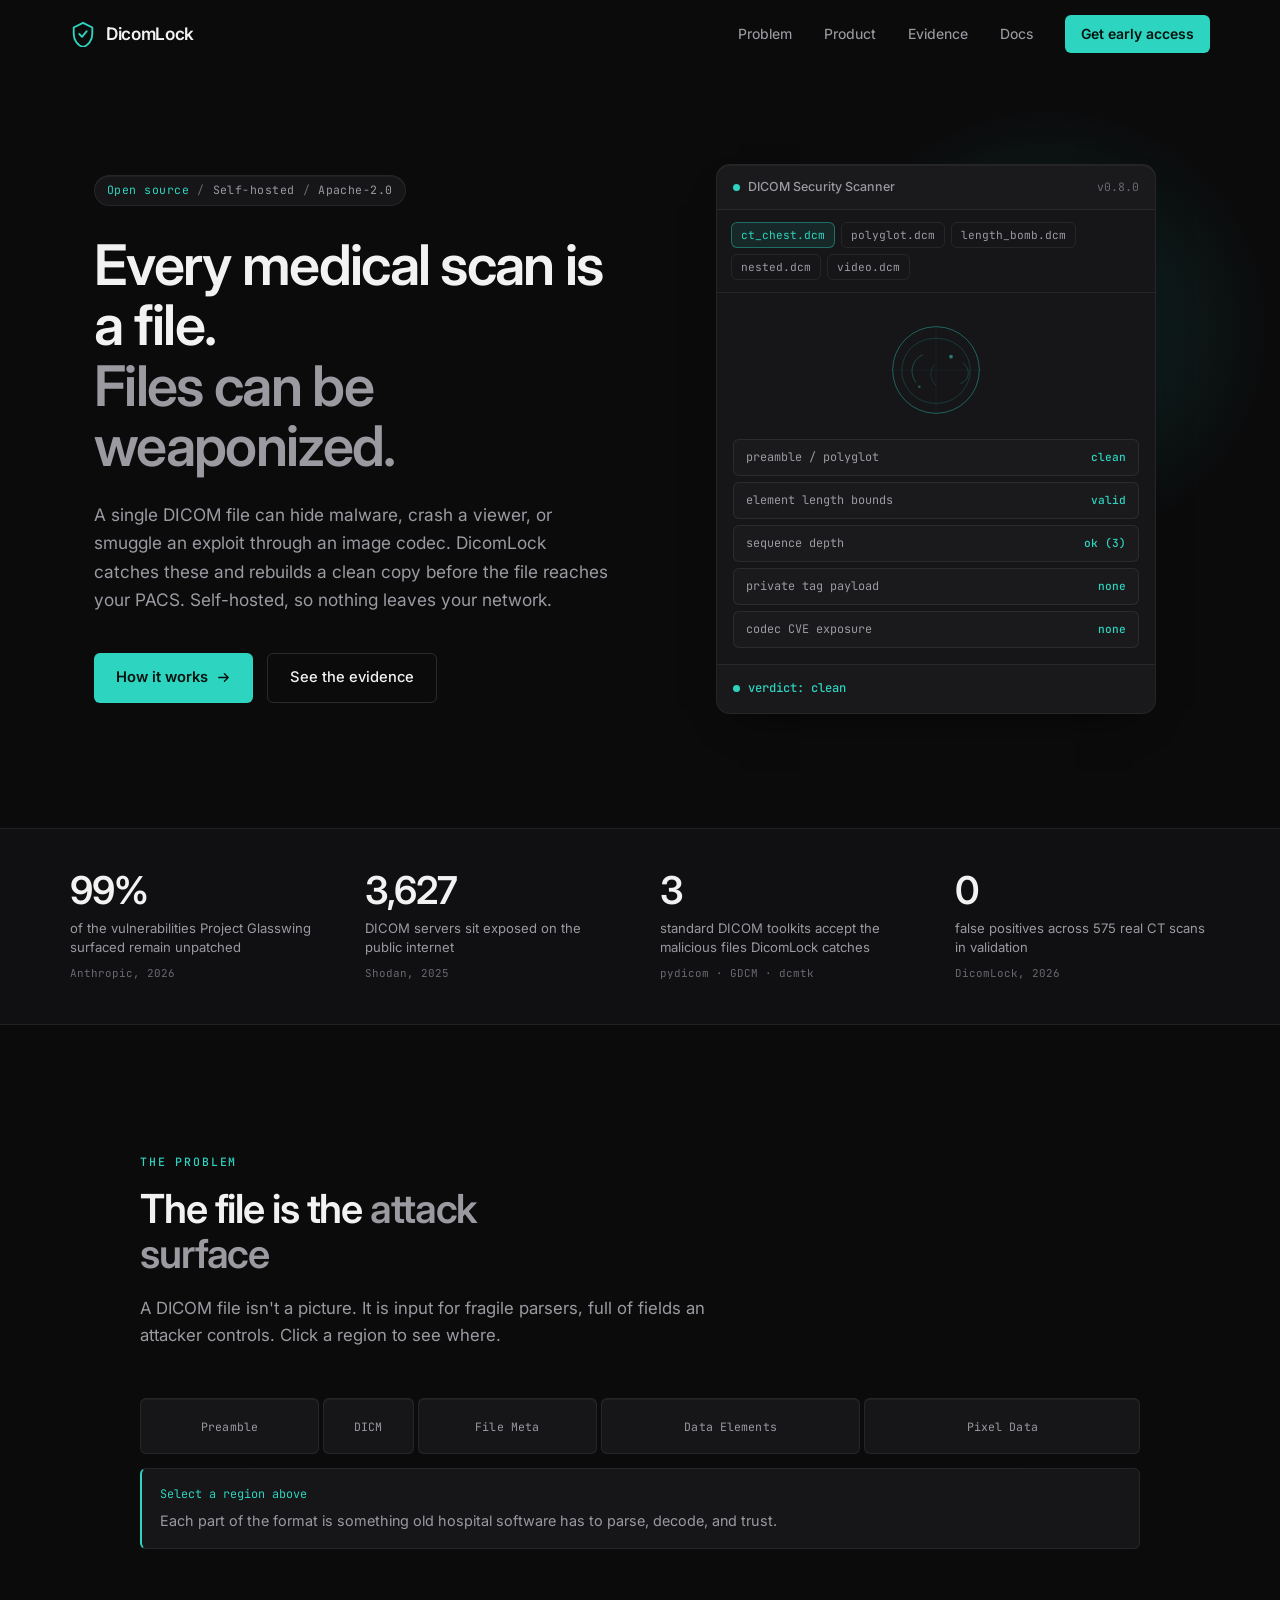
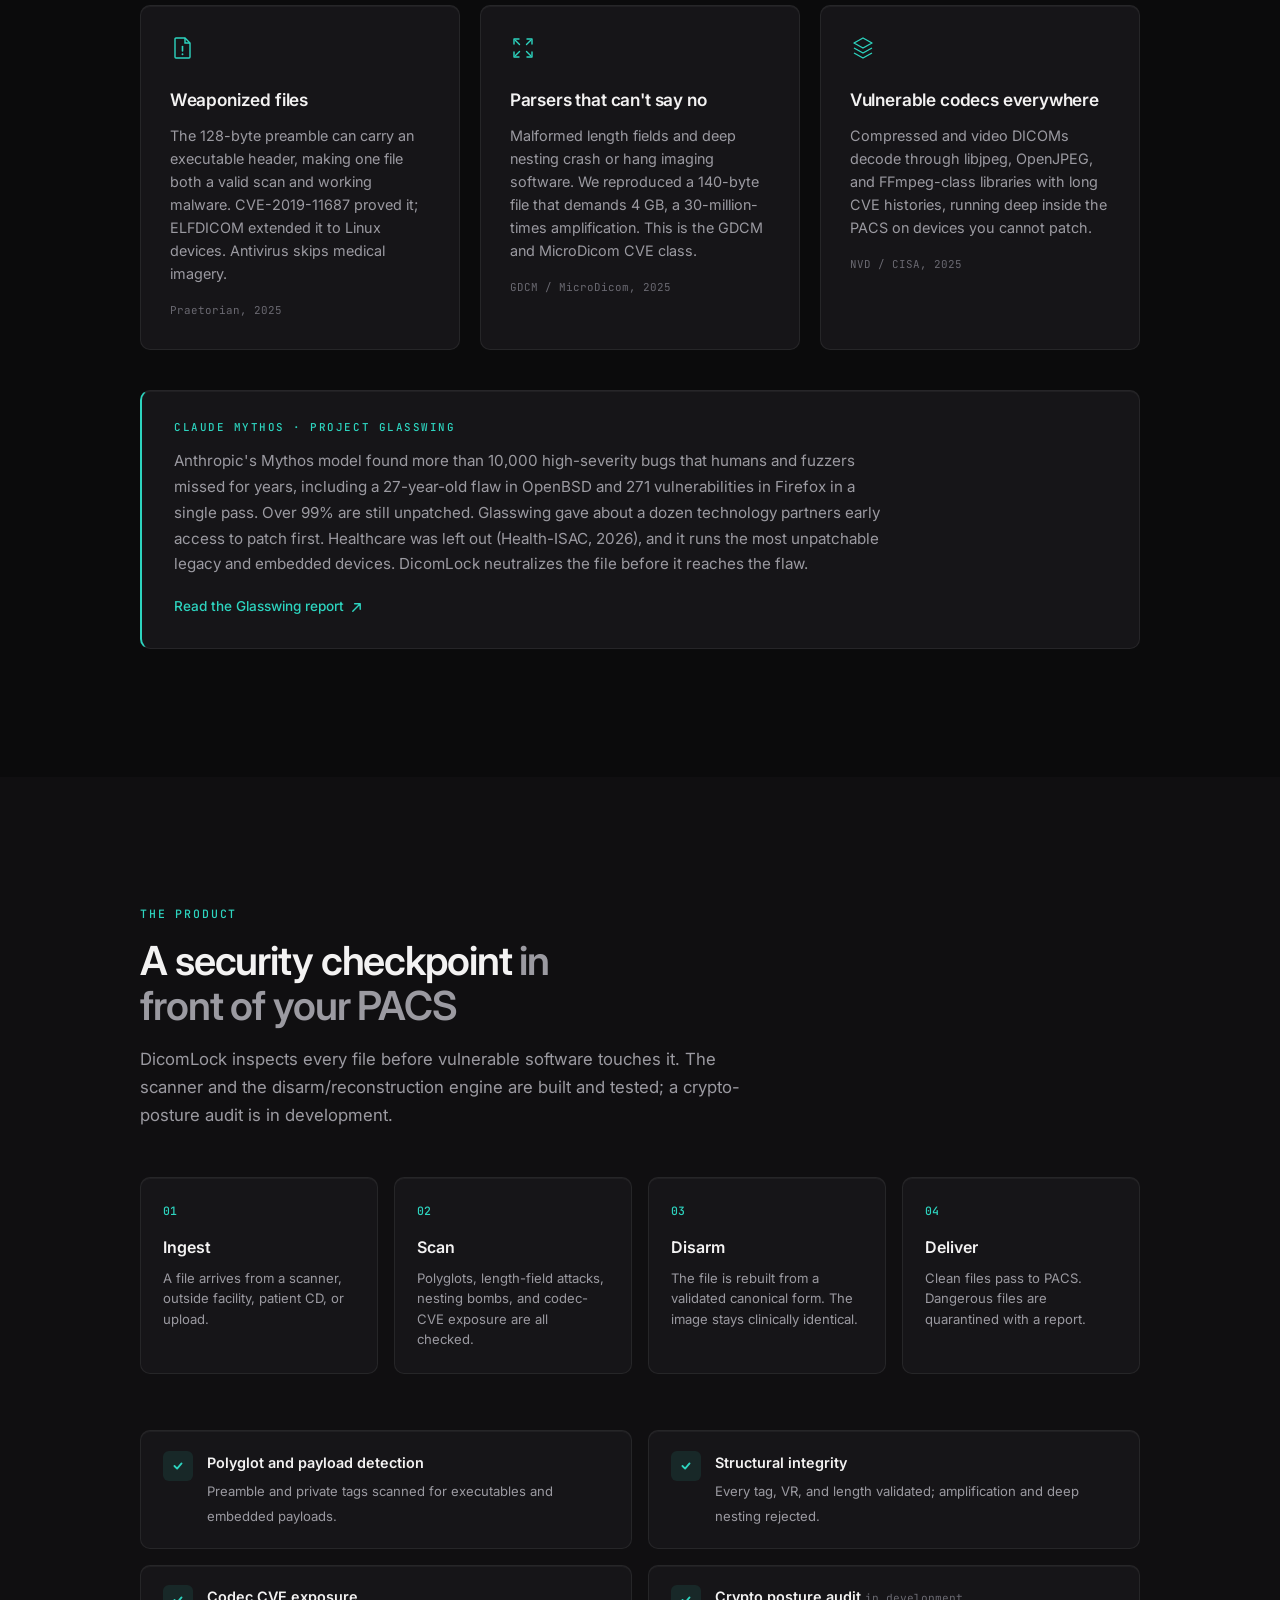
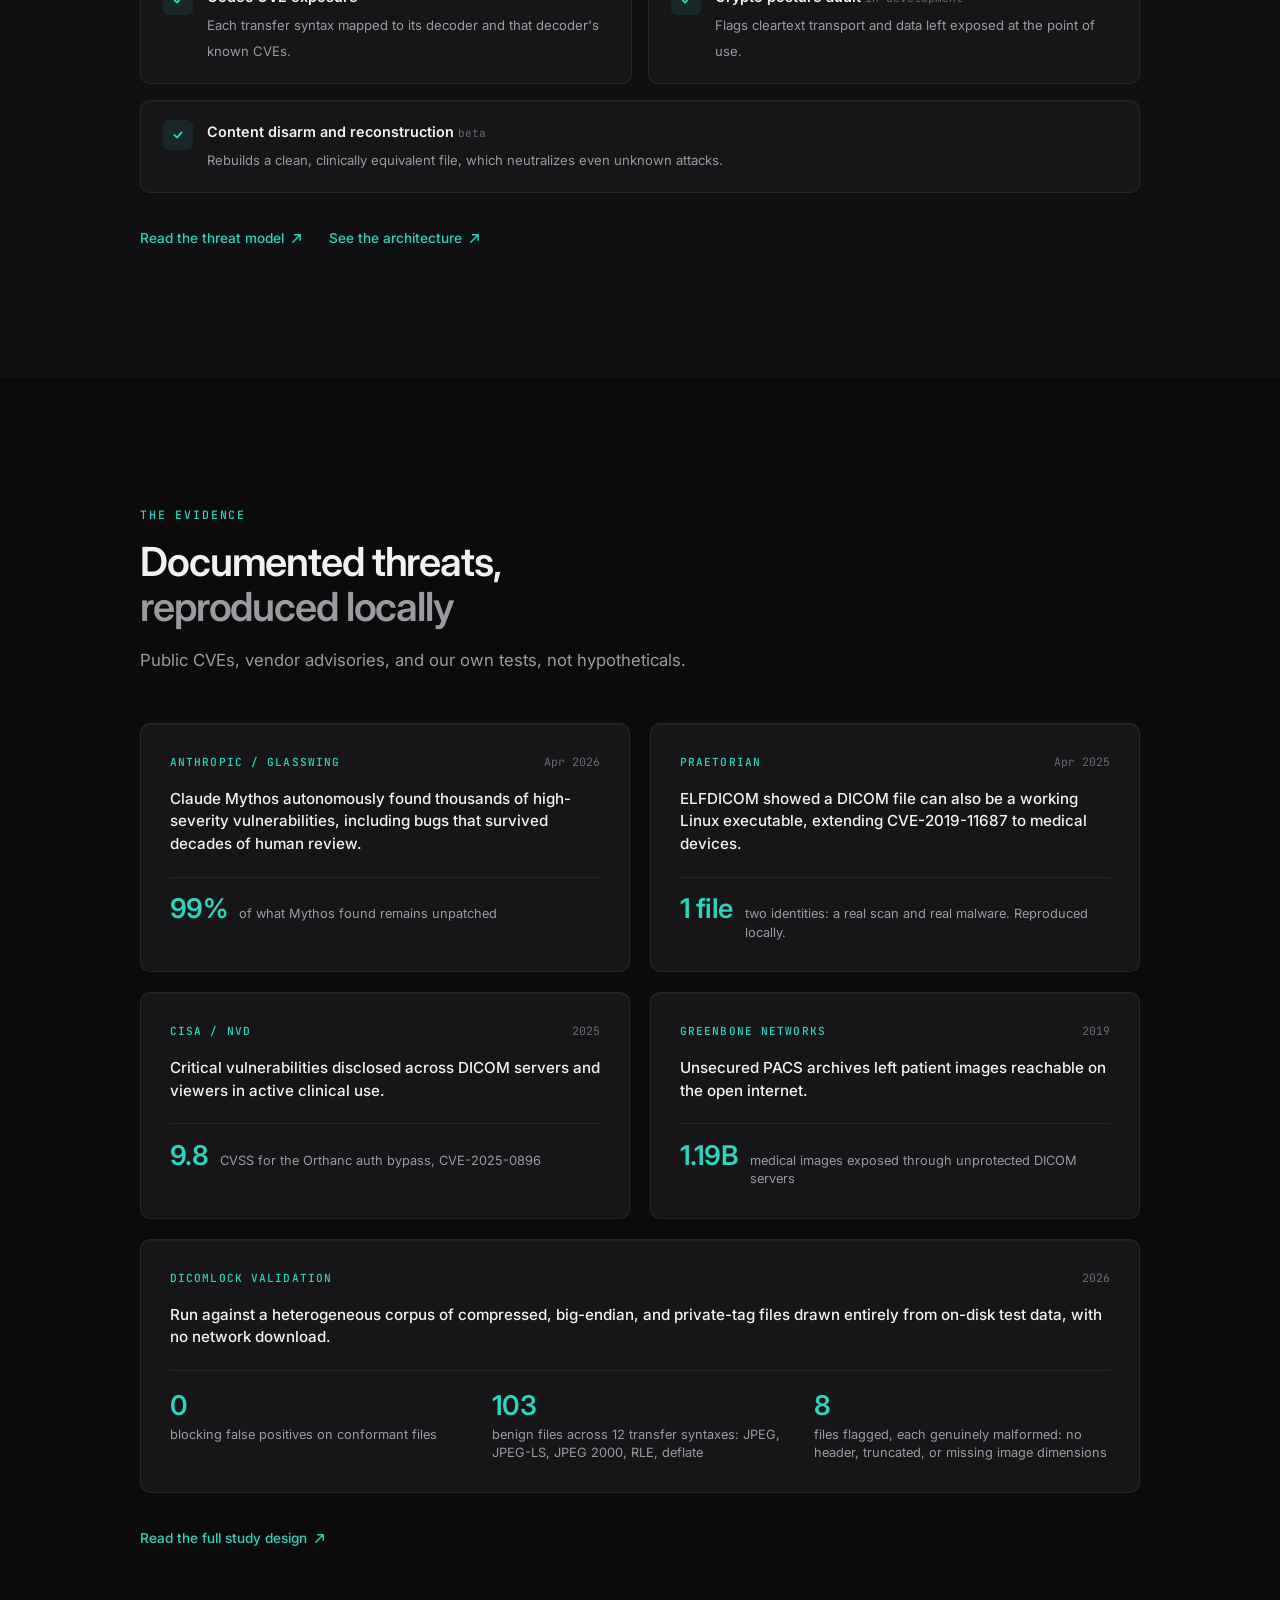
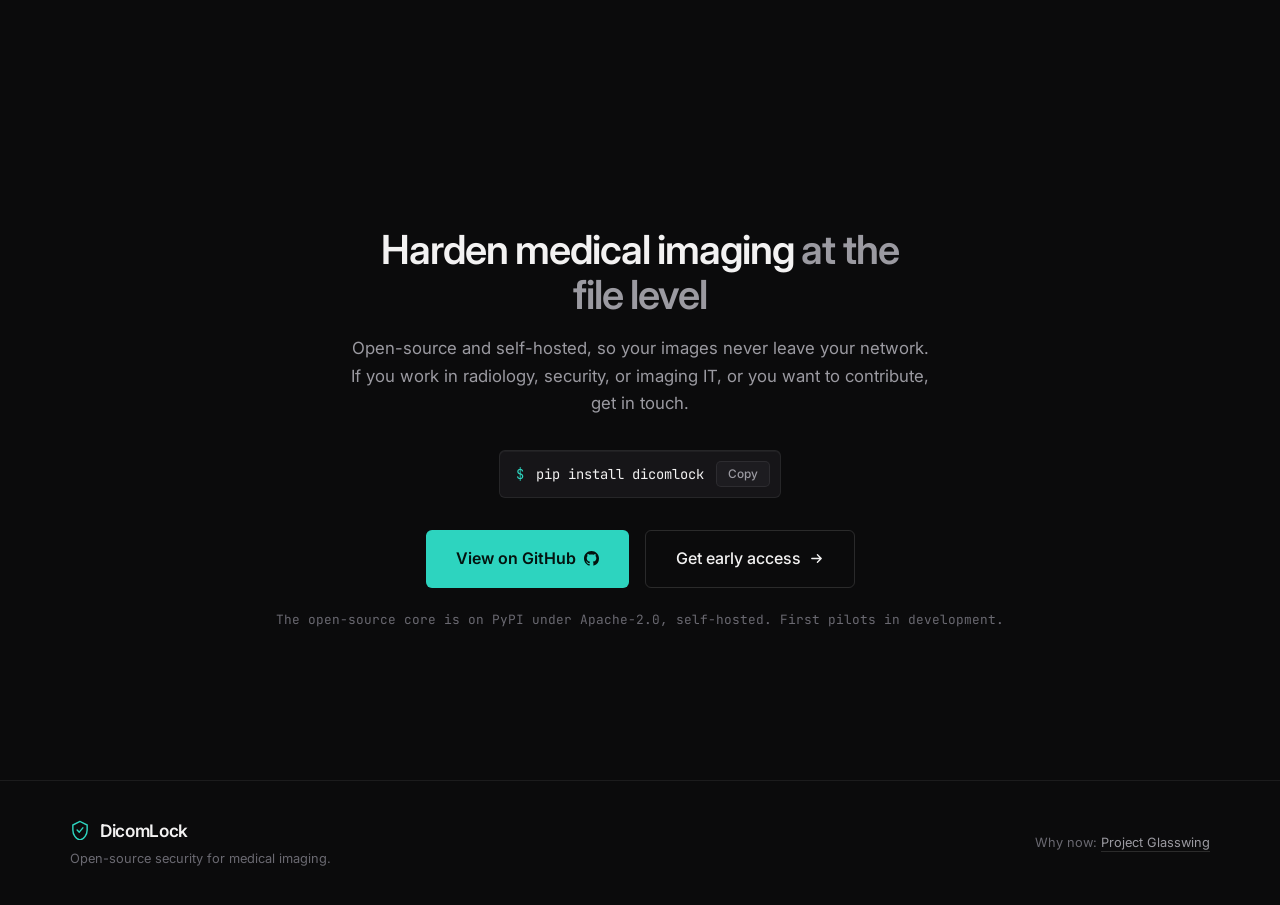
==== commit 0c060392: "copy: plainer voice, remove em dashes, fix stale release note - remove em dashes from the og/twitter" ====
--- a/index.html
+++ b/index.html
@@ -11,15 +11,15 @@
   <!-- Open Graph / social cards -->
   <meta property="og:type" content="website" />
   <meta property="og:site_name" content="DicomLock" />
-  <meta property="og:title" content="DicomLock — Open-Source Security for Medical Imaging" />
+  <meta property="og:title" content="DicomLock: Open-Source Security for Medical Imaging" />
   <meta property="og:description" content="Scan DICOM files for polyglot malware, parser exploits, and vulnerable codecs, then rebuild a clean copy before they reach your PACS. Open-source, self-hosted, Apache-2.0." />
   <meta property="og:url" content="https://dicomlock.com/" />
   <meta property="og:image" content="https://dicomlock.com/og-image.png" />
   <meta property="og:image:width" content="1200" />
   <meta property="og:image:height" content="630" />
-  <meta property="og:image:alt" content="DicomLock — medical scans are files, and files can be weaponized." />
+  <meta property="og:image:alt" content="DicomLock: medical scans are files, and files can be weaponized." />
   <meta name="twitter:card" content="summary_large_image" />
-  <meta name="twitter:title" content="DicomLock — Open-Source Security for Medical Imaging" />
+  <meta name="twitter:title" content="DicomLock: Open-Source Security for Medical Imaging" />
   <meta name="twitter:description" content="Scan and disarm weaponized DICOM files before they reach your PACS. Open-source, self-hosted, Apache-2.0." />
   <meta name="twitter:image" content="https://dicomlock.com/og-image.png" />
   <link rel="preconnect" href="https://fonts.googleapis.com" />
@@ -86,7 +86,7 @@
       <div class="scanner" id="scanner">
         <div class="scanner-bar">
           <span class="scanner-title"><span class="scanner-dot"></span> DICOM Security Scanner</span>
-          <span class="scanner-ver">v0.7.0</span>
+          <span class="scanner-ver">v0.8.0</span>
         </div>
         <div class="scanner-files" id="scannerFiles">
           <button class="file-chip is-active" data-sample="clean" type="button">ct_chest.dcm</button>
@@ -321,7 +321,7 @@
     <div class="section-inner">
       <div class="section-label">The Evidence</div>
       <h2>Documented threats, <span class="dim">reproduced locally</span></h2>
-      <p class="section-sub">Public CVEs, vendor advisories, and our own tests. Not hypotheticals.</p>
+      <p class="section-sub">Public CVEs, vendor advisories, and our own tests, not hypotheticals.</p>
 
       <div class="evidence-grid">
         <div class="evidence-card">
@@ -426,7 +426,7 @@
           <svg width="15" height="15" viewBox="0 0 16 16" fill="none"><path d="M3 8h10m-4-4l4 4-4 4" stroke="currentColor" stroke-width="1.5" stroke-linecap="round" stroke-linejoin="round"/></svg>
         </a>
       </div>
-      <p class="cta-note">Open-source core launching 2026 — Apache-2.0, self-hosted. First pilots in development.</p>
+      <p class="cta-note">The open-source core is on PyPI under Apache-2.0, self-hosted. First pilots in development.</p>
     </div>
   </section>
 
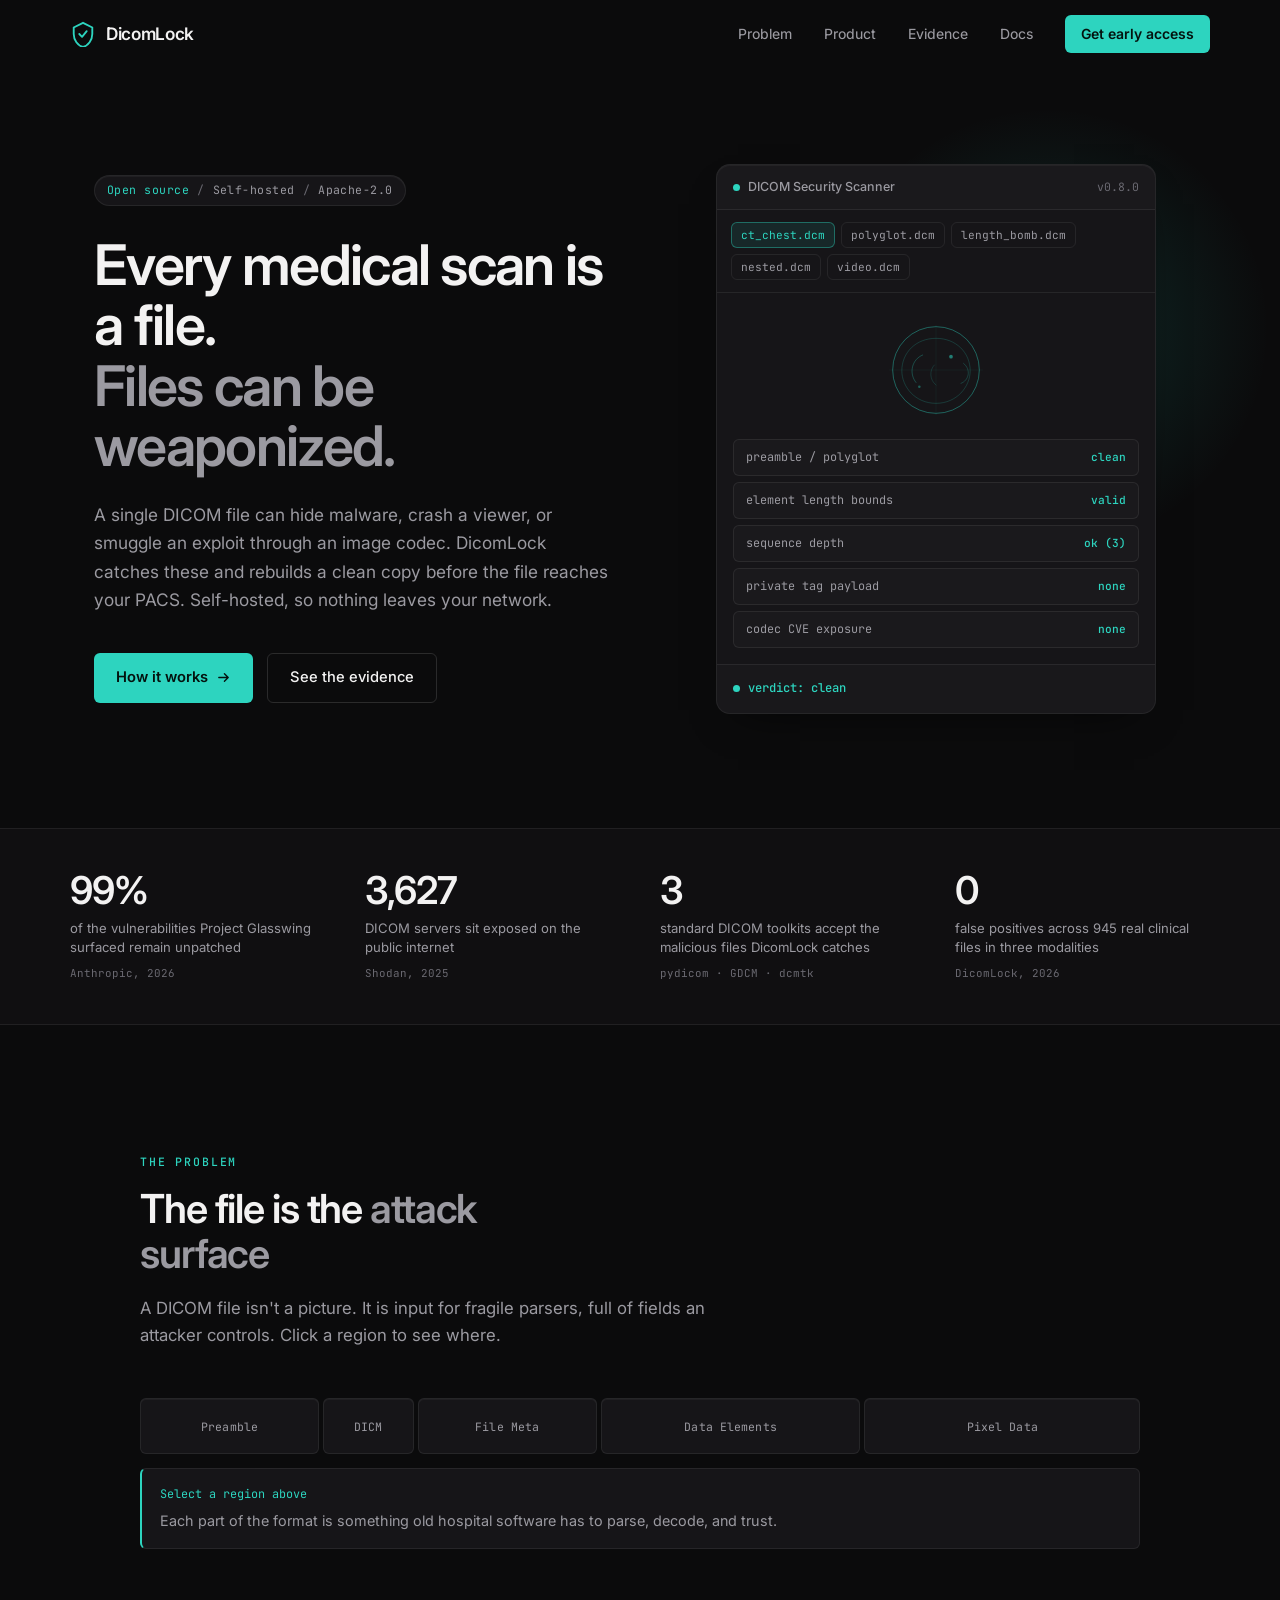
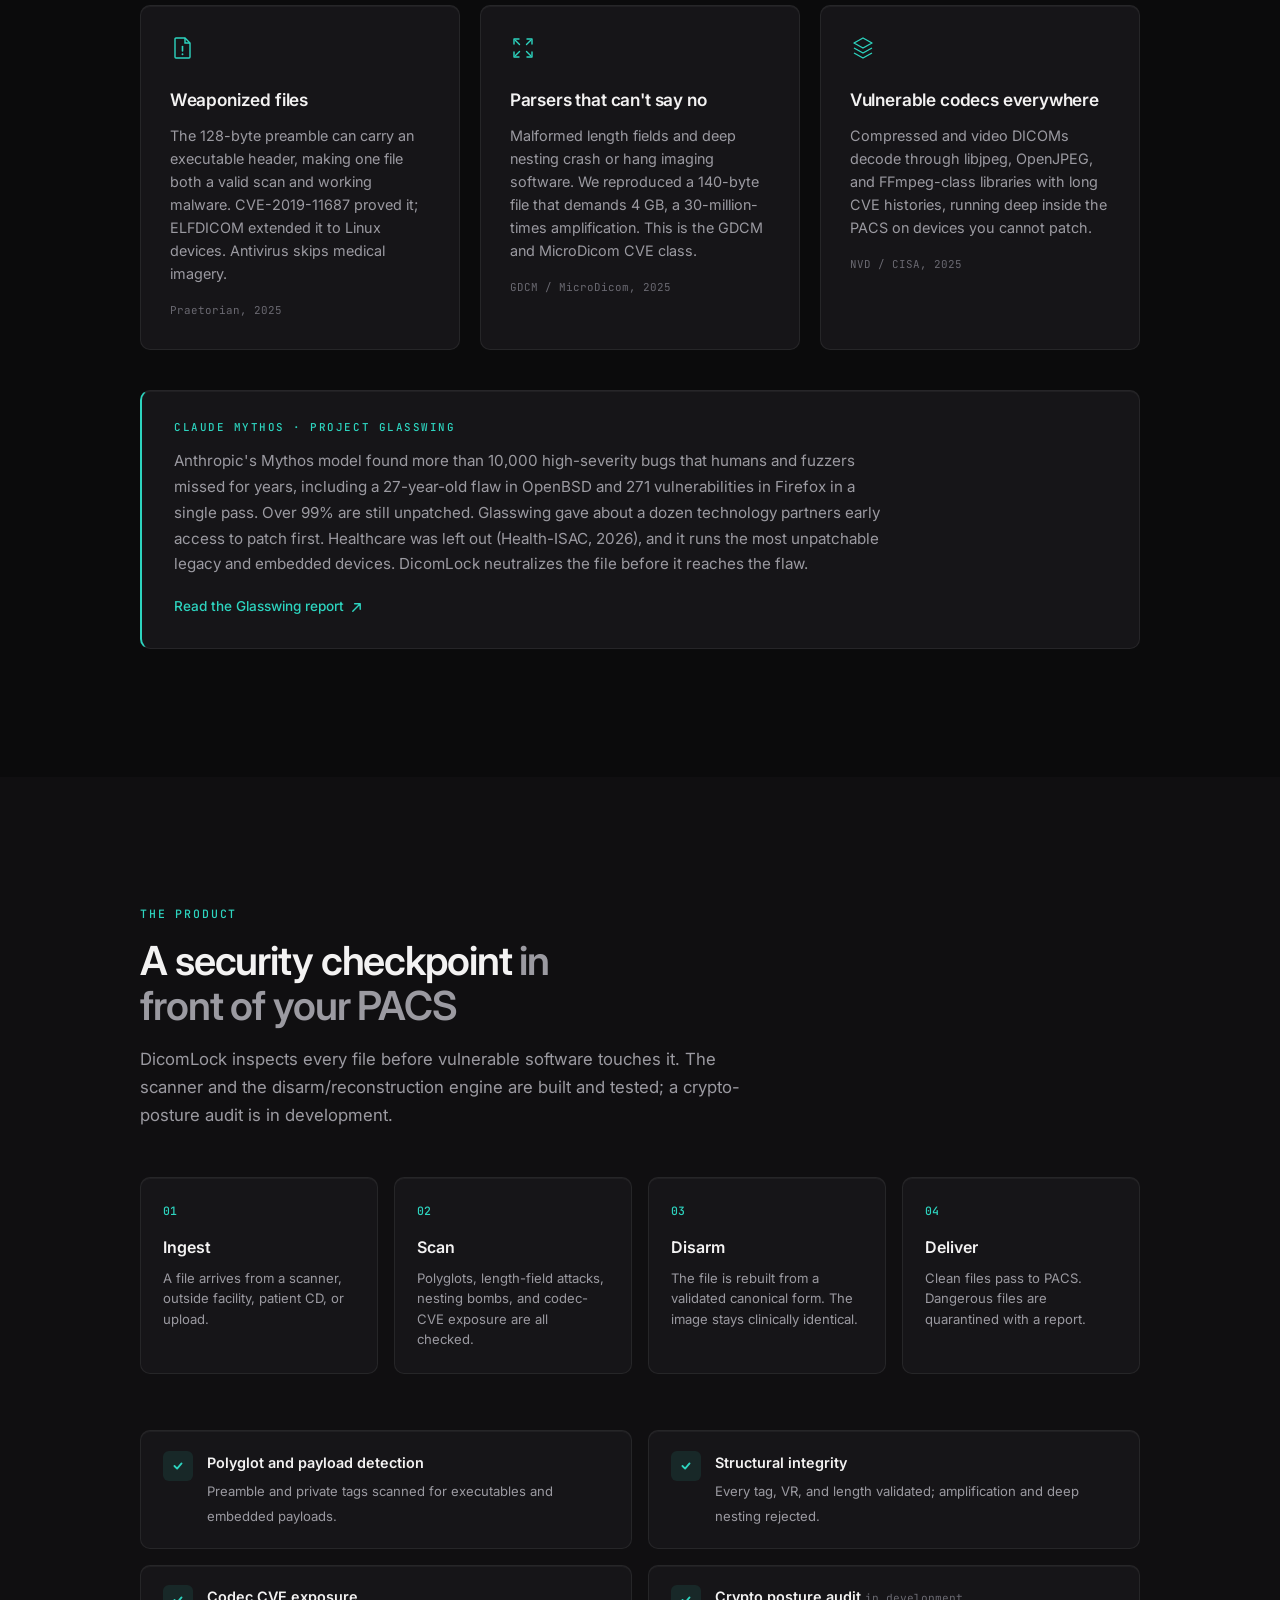
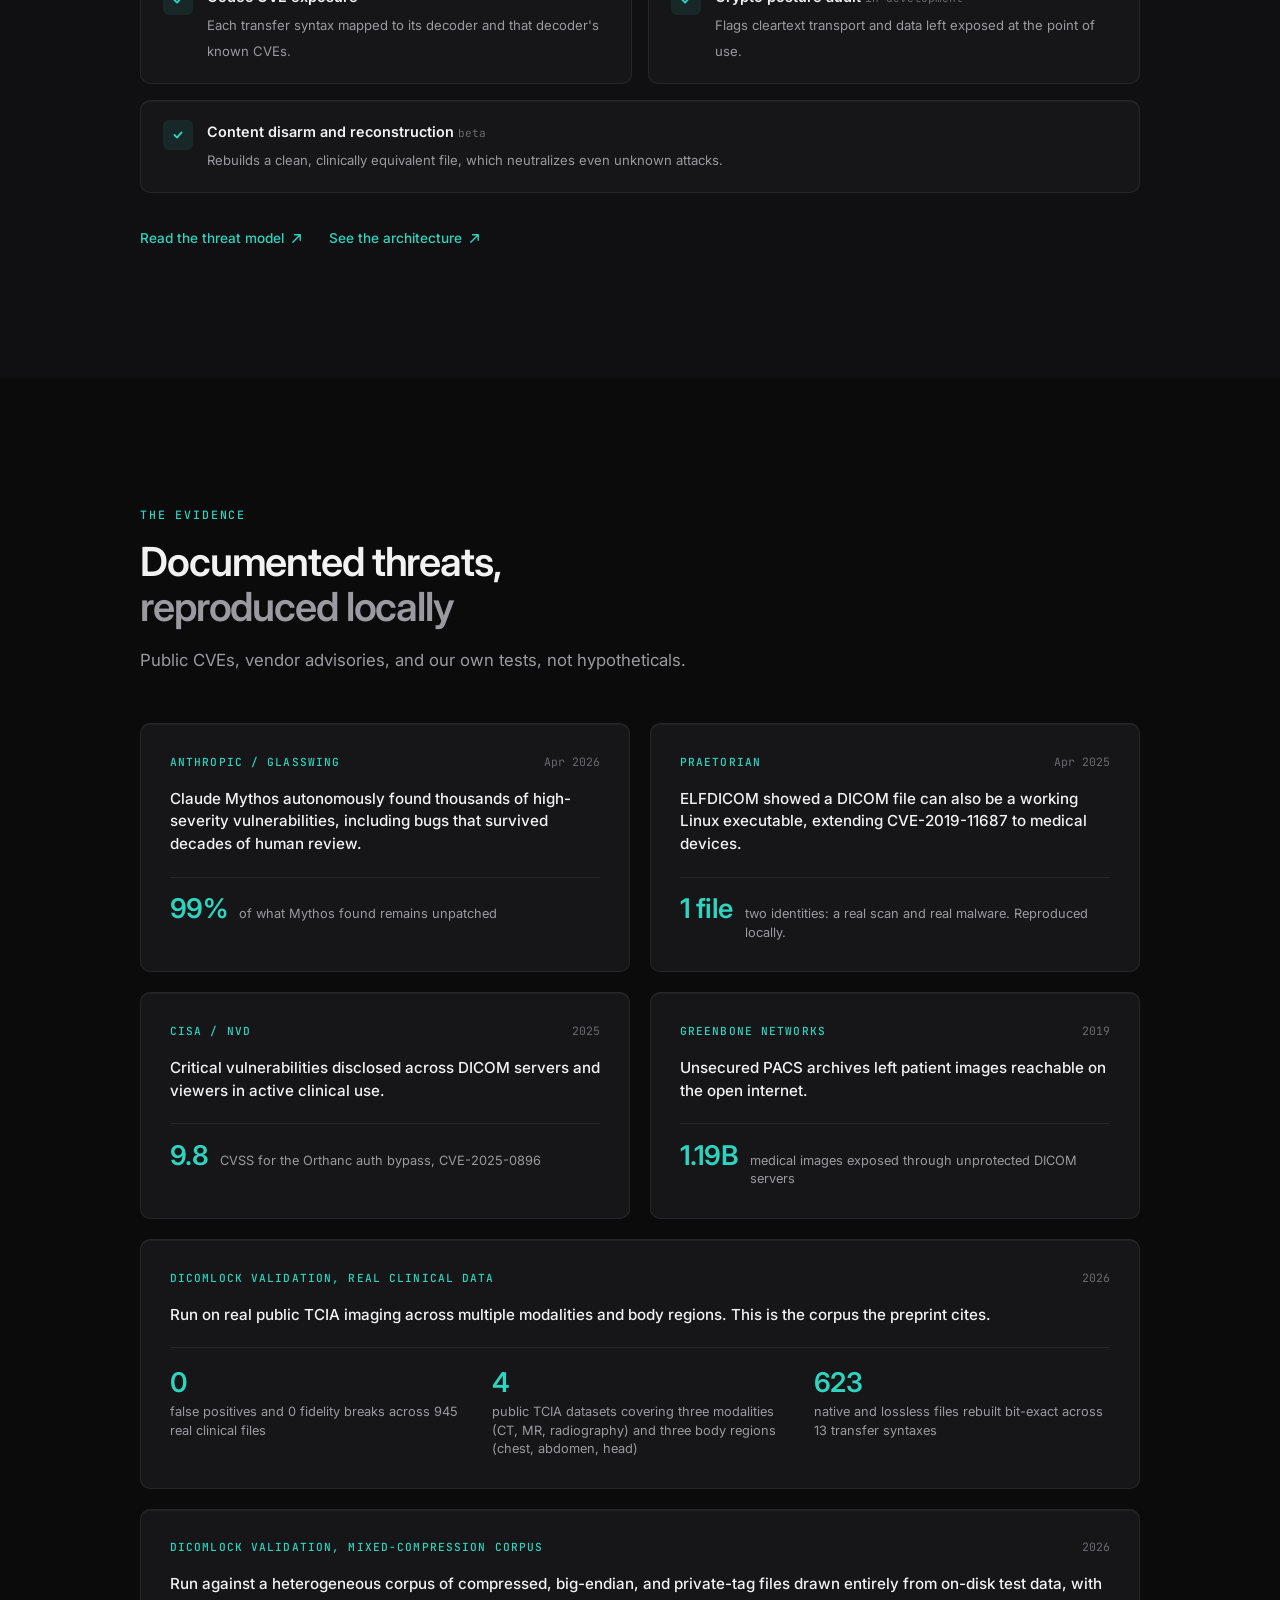
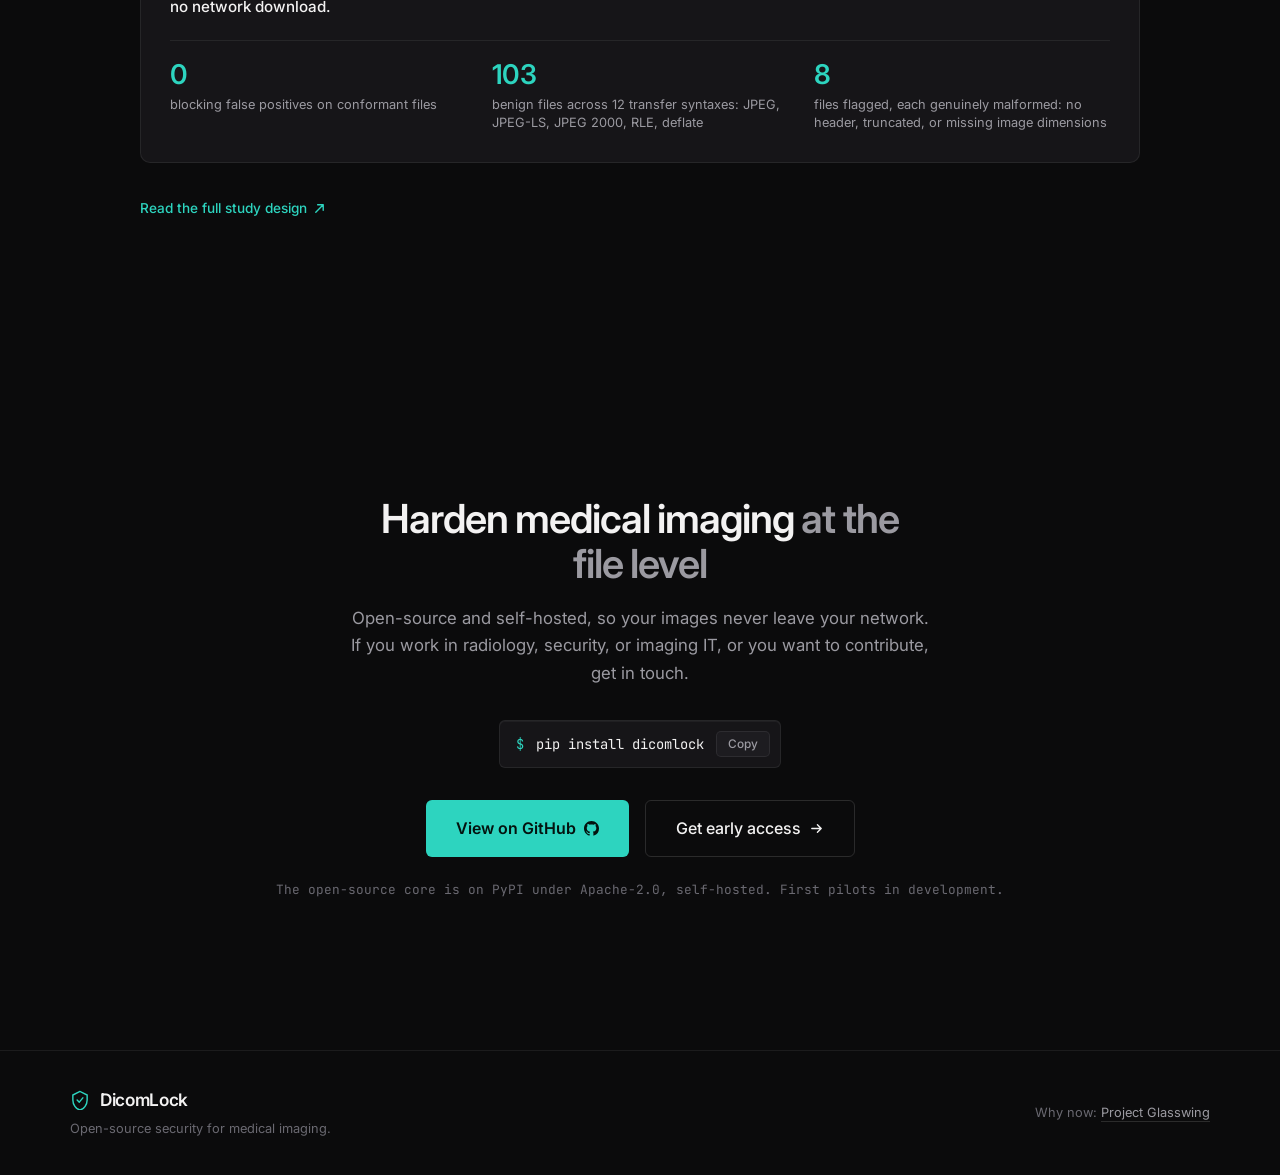
==== commit ee2b6cf9: "refresh validation evidence to match the published preprint - Hero stat band: "0 false positives acr" ====
--- a/index.html
+++ b/index.html
@@ -143,7 +143,7 @@
       </div>
       <div class="stat">
         <span class="stat-number">0</span>
-        <span class="stat-label">false positives across 575 real CT scans in validation</span>
+        <span class="stat-label">false positives across 945 real clinical files in three modalities</span>
         <span class="stat-source">DicomLock, 2026</span>
       </div>
     </div>
@@ -374,7 +374,29 @@
 
         <div class="evidence-card evidence-wide">
           <div class="evidence-head">
-            <span class="evidence-journal">DicomLock validation</span>
+            <span class="evidence-journal">DicomLock validation, real clinical data</span>
+            <span class="evidence-date">2026</span>
+          </div>
+          <h4>Run on real public TCIA imaging across multiple modalities and body regions. This is the corpus the preprint cites.</h4>
+          <div class="validation-metrics">
+            <div class="vm">
+              <span class="vm-num">0</span>
+              <span class="vm-text">false positives and 0 fidelity breaks across 945 real clinical files</span>
+            </div>
+            <div class="vm">
+              <span class="vm-num">4</span>
+              <span class="vm-text">public TCIA datasets covering three modalities (CT, MR, radiography) and three body regions (chest, abdomen, head)</span>
+            </div>
+            <div class="vm">
+              <span class="vm-num">623</span>
+              <span class="vm-text">native and lossless files rebuilt bit-exact across 13 transfer syntaxes</span>
+            </div>
+          </div>
+        </div>
+
+        <div class="evidence-card evidence-wide">
+          <div class="evidence-head">
+            <span class="evidence-journal">DicomLock validation, mixed-compression corpus</span>
             <span class="evidence-date">2026</span>
           </div>
           <h4>Run against a heterogeneous corpus of compressed, big-endian, and private-tag files drawn entirely from on-disk test data, with no network download.</h4>
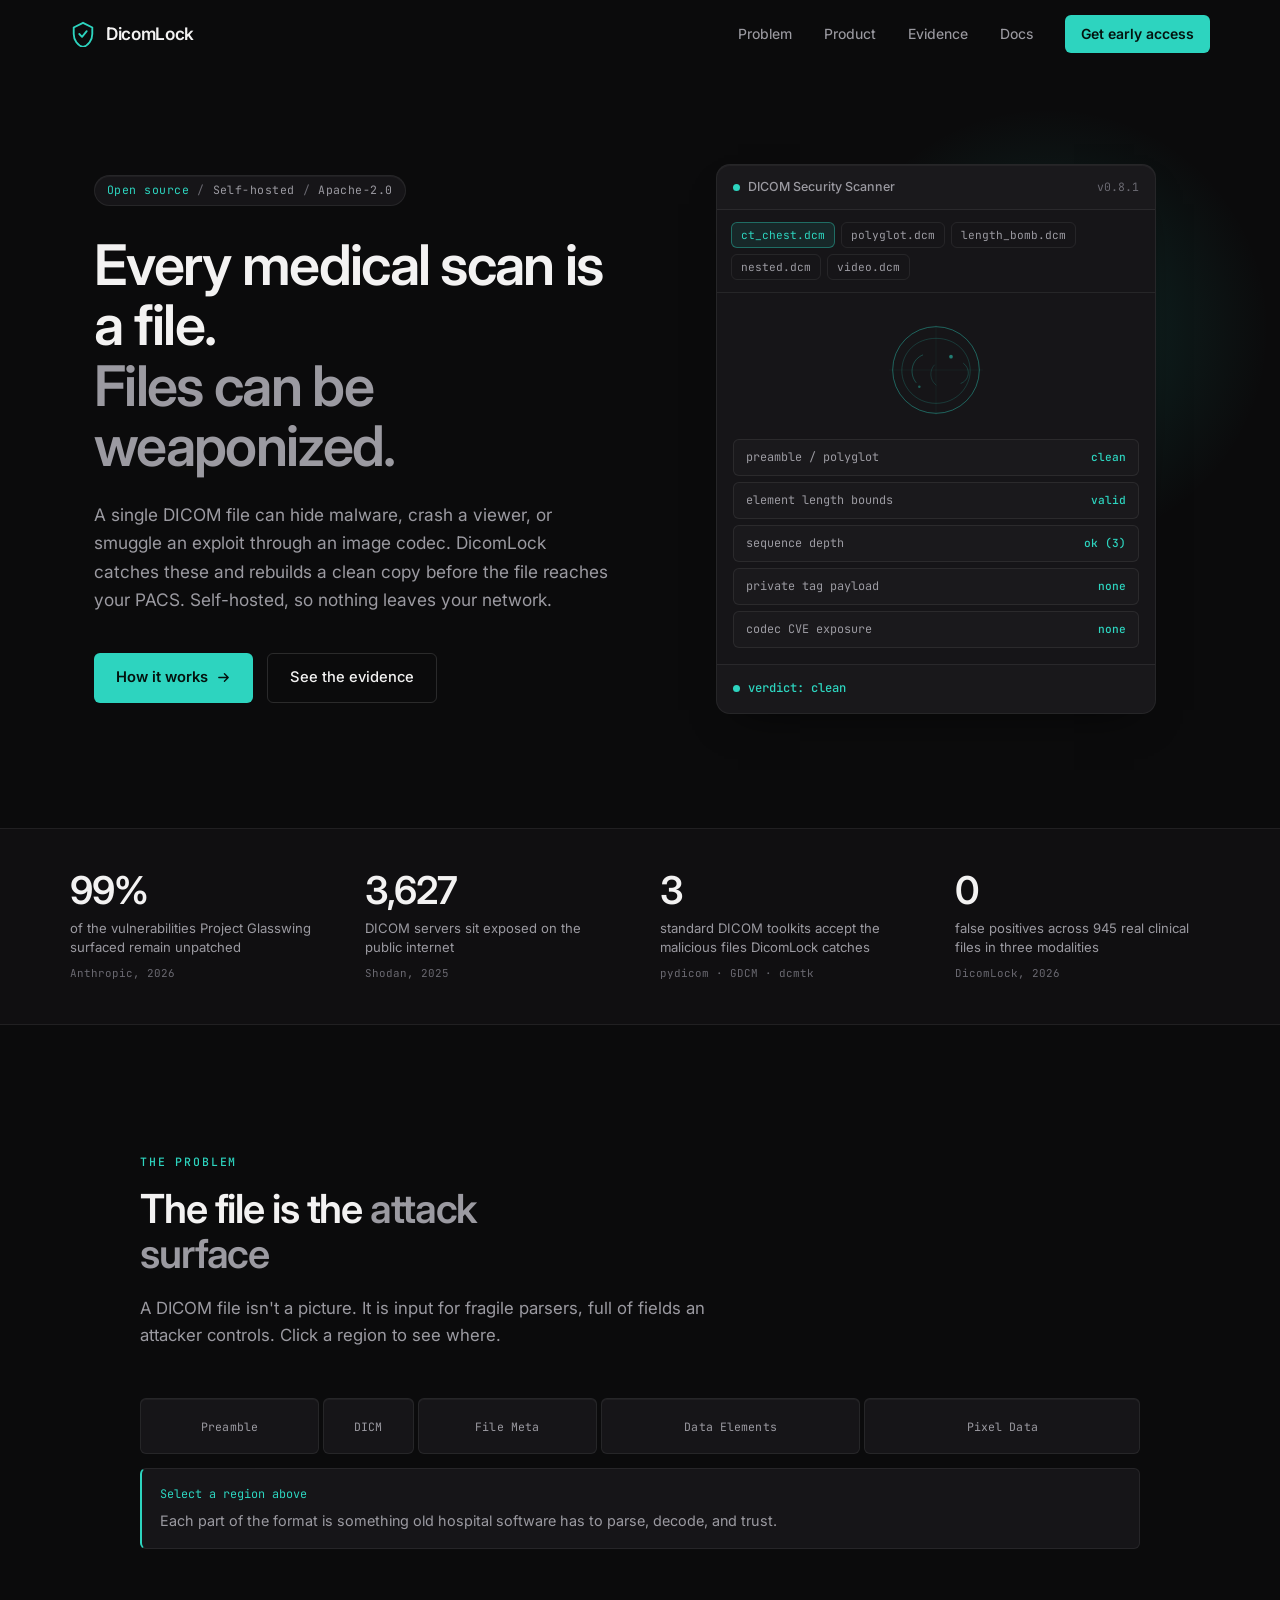
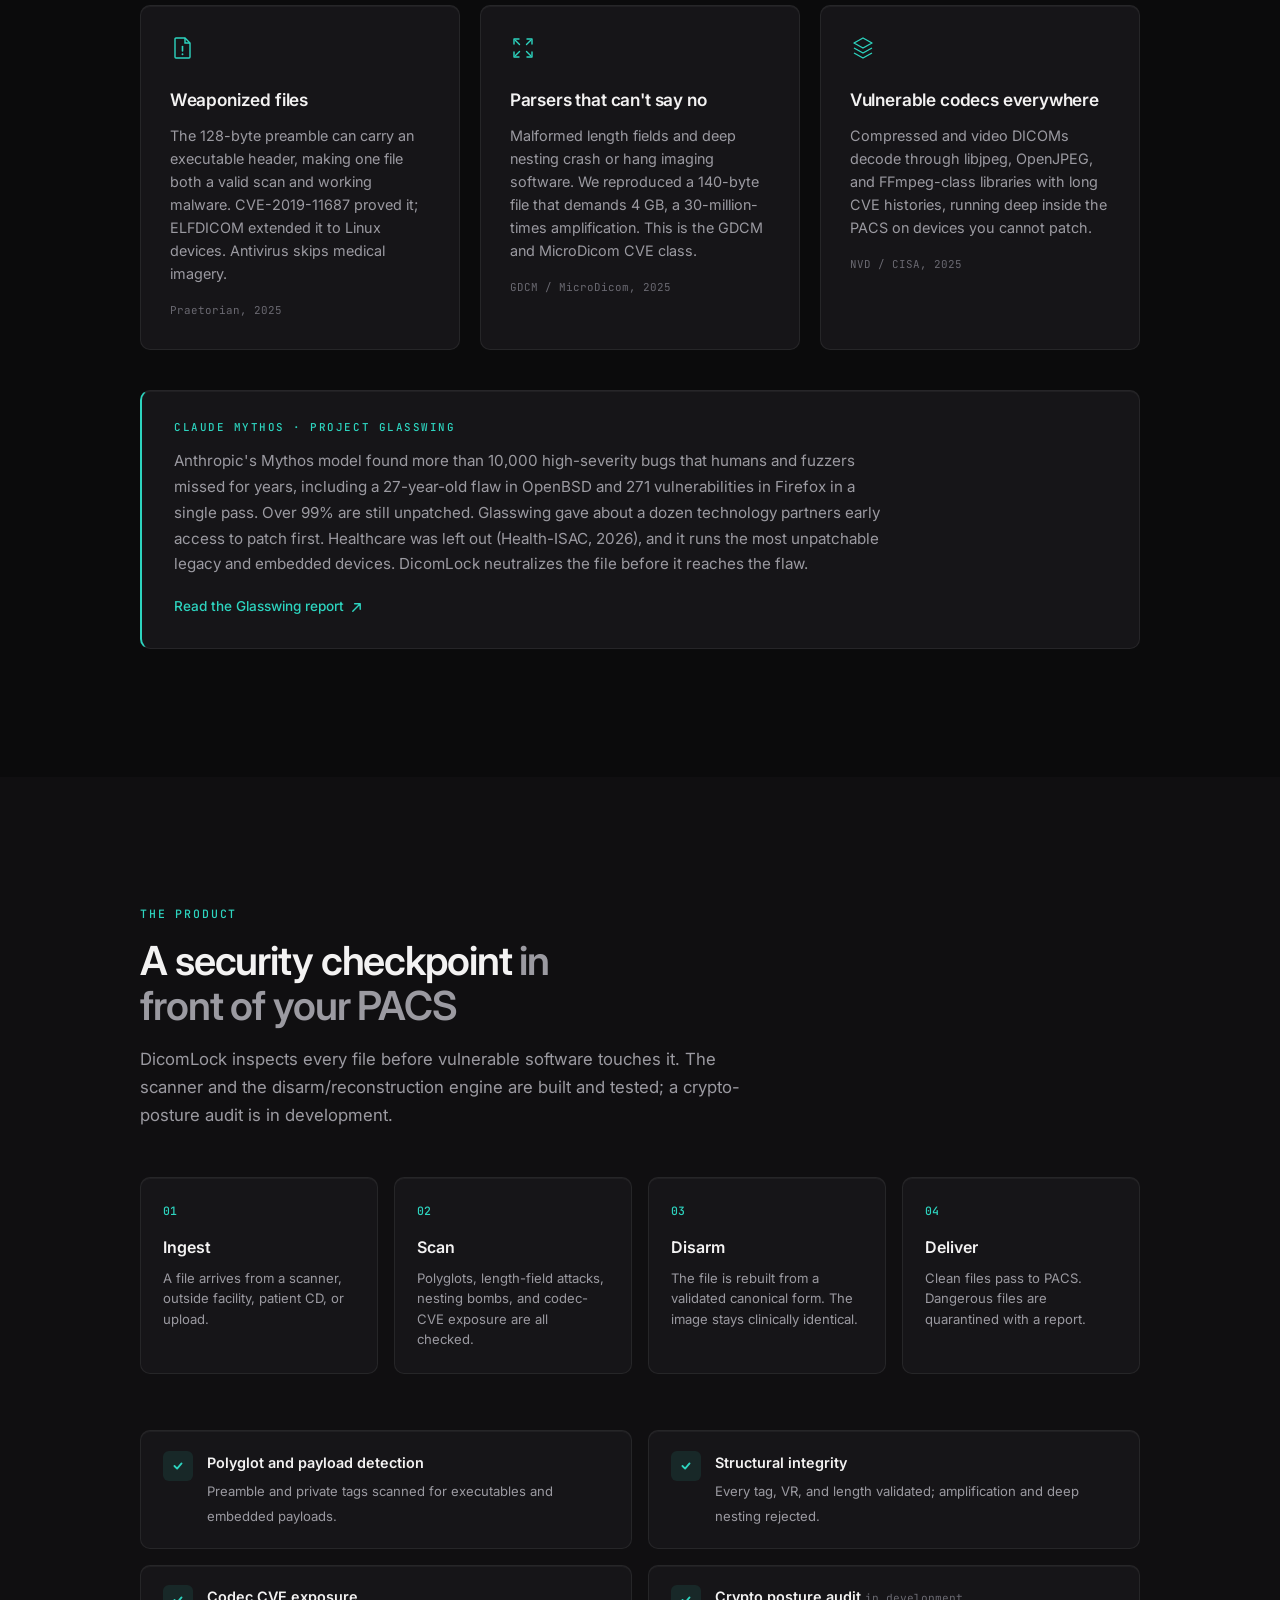
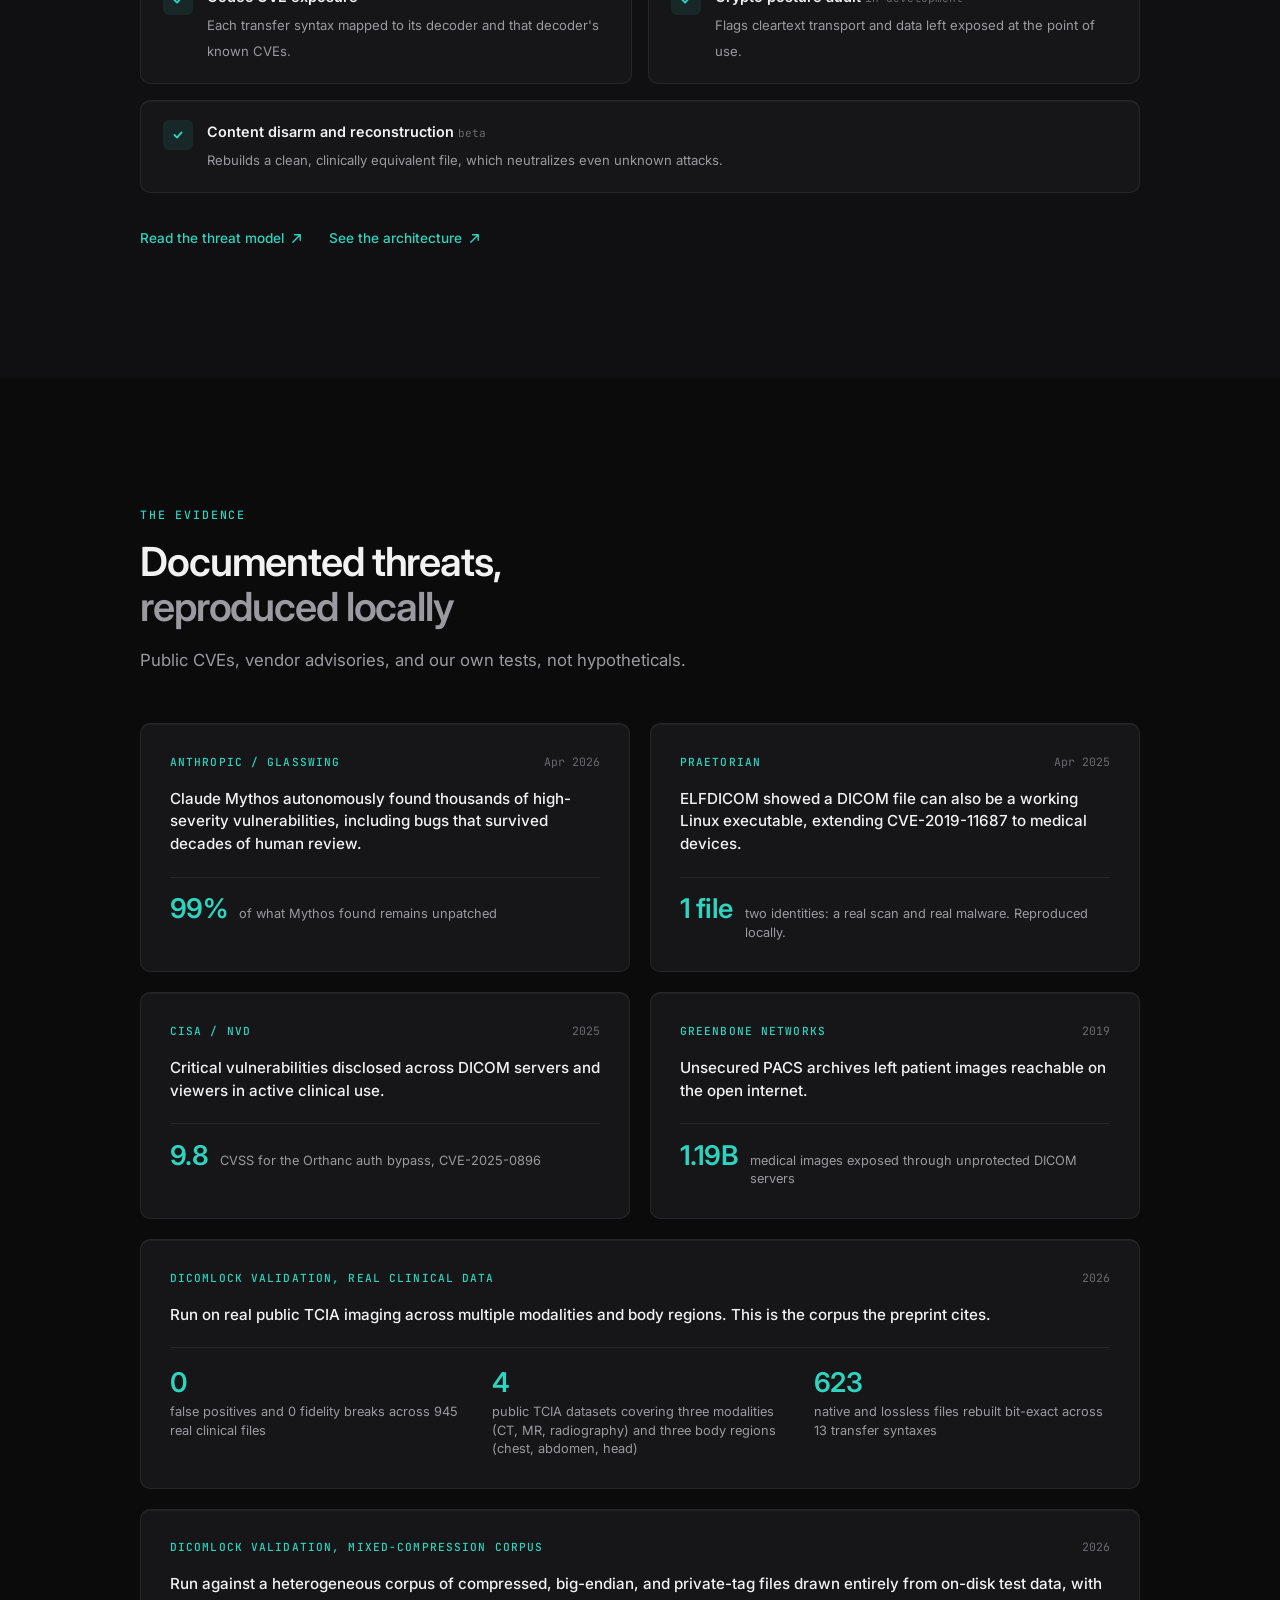
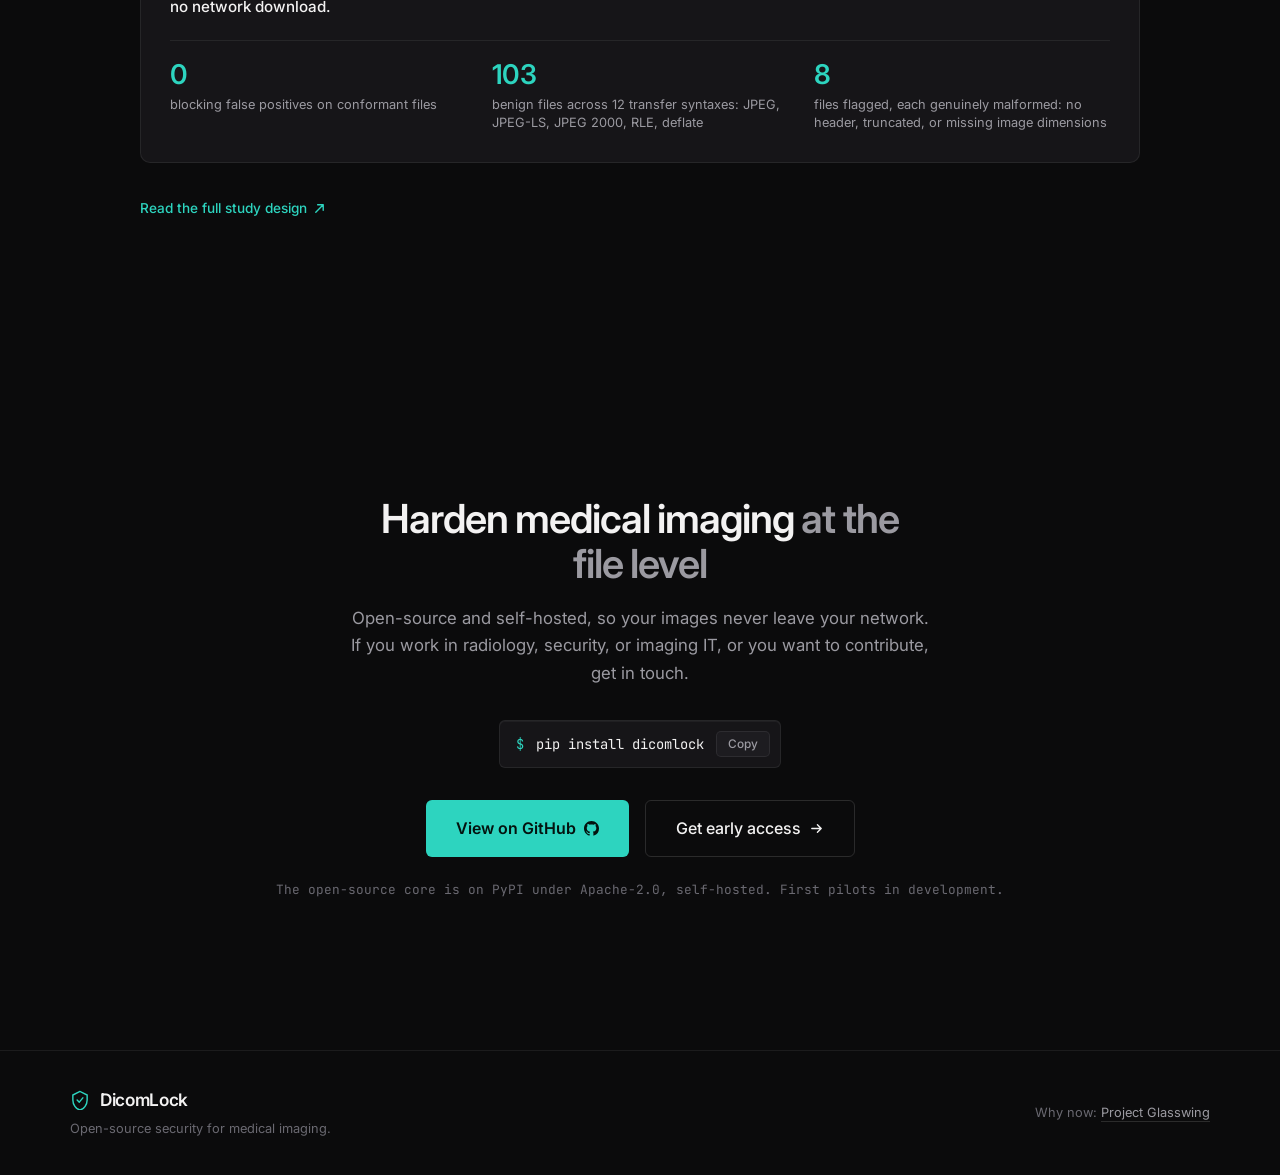
==== commit 8c714cca: "bump scanner version display to v0.8.1 Matches the 0.8.1 package release (em-dash sweep, perf, CLI s" ====
--- a/index.html
+++ b/index.html
@@ -86,7 +86,7 @@
       <div class="scanner" id="scanner">
         <div class="scanner-bar">
           <span class="scanner-title"><span class="scanner-dot"></span> DICOM Security Scanner</span>
-          <span class="scanner-ver">v0.8.0</span>
+          <span class="scanner-ver">v0.8.1</span>
         </div>
         <div class="scanner-files" id="scannerFiles">
           <button class="file-chip is-active" data-sample="clean" type="button">ct_chest.dcm</button>
